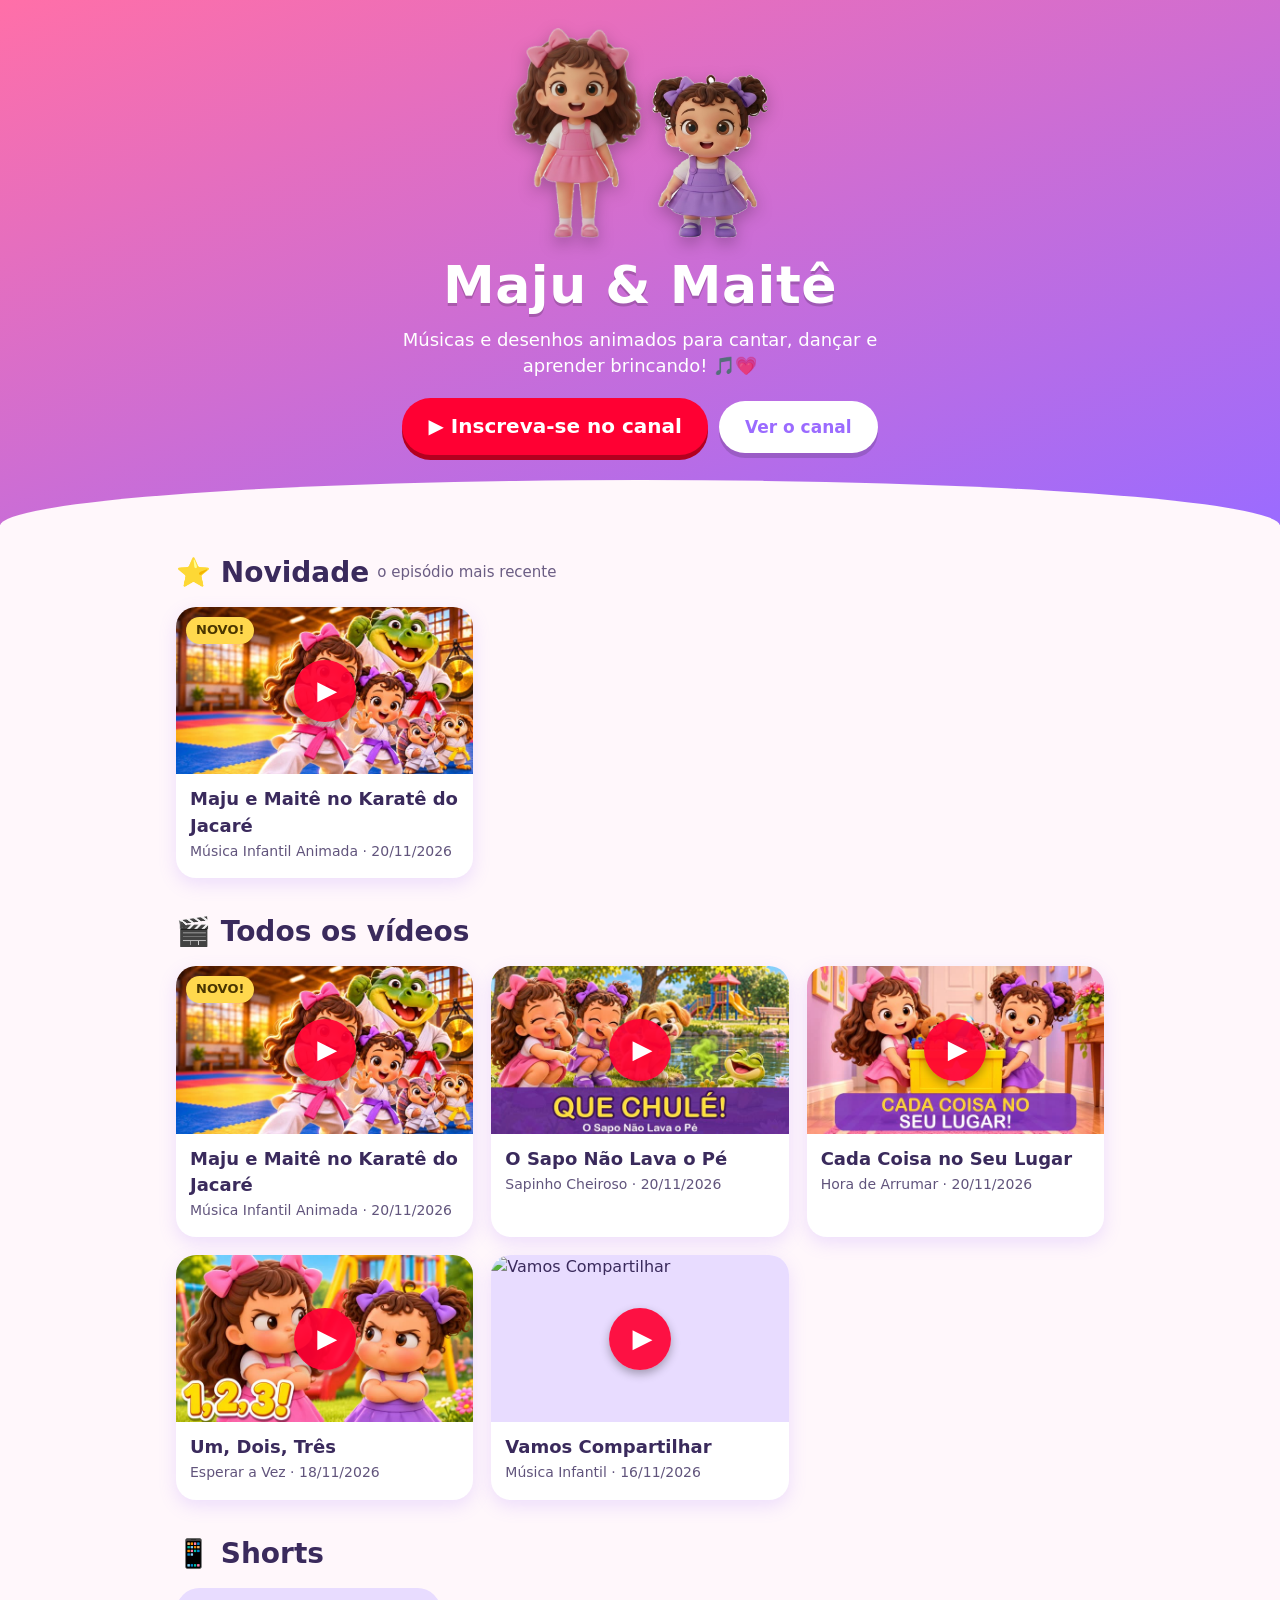
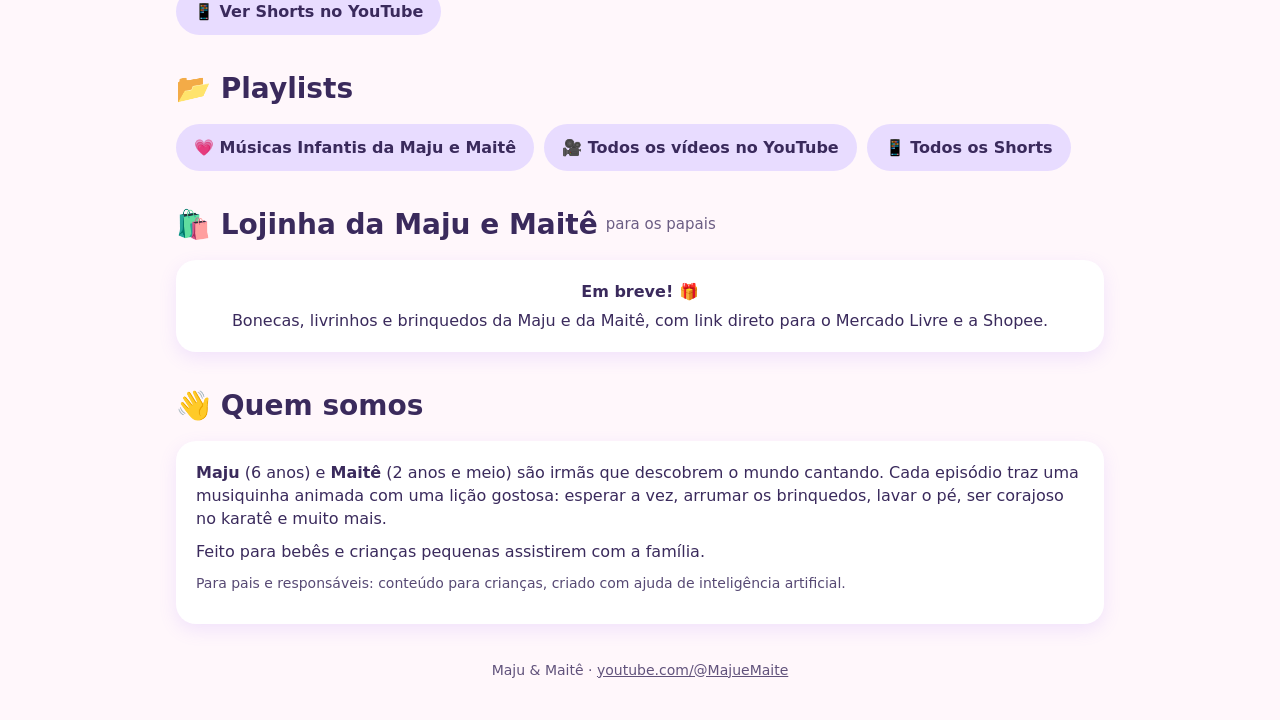
==== index.html @ 7666d524 "Primeira versão do blog da Maju e da Maitê Co-Authored-By: Claude Sonnet 5.5 <noreply@anthropic.com>" ====
<!doctype html>
<html lang="pt-BR">
<head>
<meta charset="utf-8">
<meta name="viewport" content="width=device-width, initial-scale=1">
<title>Maju e Maitê – Músicas Infantis</title>
<meta name="description" content="Músicas infantis animadas da Maju e da Maitê: todos os vídeos, playlists e novidades do canal no YouTube.">
<meta property="og:title" content="Maju e Maitê – Músicas Infantis">
<meta property="og:description" content="Músicas infantis animadas para cantar e brincar junto. Veja todos os vídeos!">
<meta property="og:image" content="img/ep5.jpg">
<style>
:root{--rosa:#ff6fa8;--rosa2:#ffd3e4;--lilas:#9b6bff;--lilas2:#e8dcff;--amarelo:#ffd84d;--azul:#6fd3ff;--tinta:#3a2a5c;--fundo:#fff7fb;--card:#fff}
@media (prefers-color-scheme:dark){:root{--fundo:#251a3d;--card:#33264f;--tinta:#fff2fb;--rosa2:#5b2a49;--lilas2:#3f2f6b}}
*{box-sizing:border-box}
body{margin:0;font-family:"Trebuchet MS","Segoe UI",system-ui,sans-serif;background:var(--fundo);color:var(--tinta);line-height:1.45}
.wrap{max-width:960px;margin:0 auto;padding:0 16px}
header{background:linear-gradient(160deg,var(--rosa) 0%,var(--lilas) 100%);color:#fff;text-align:center;padding:28px 16px 70px;position:relative;overflow:hidden}
header:after{content:"";position:absolute;left:0;right:0;bottom:-1px;height:46px;background:var(--fundo);border-radius:50% 50% 0 0/100% 100% 0 0}
.hero{display:flex;justify-content:center;align-items:flex-end;gap:10px;height:210px}
.hero img{height:100%;width:auto;filter:drop-shadow(0 6px 8px rgba(0,0,0,.25))}
.hero img.m2{height:78%}
h1{margin:10px 0 4px;font-size:clamp(30px,8vw,52px);letter-spacing:.5px;text-shadow:0 3px 0 rgba(0,0,0,.18)}
.sub{margin:0 auto;max-width:520px;font-size:18px}
.btn{display:inline-block;margin-top:18px;background:#ff0033;color:#fff;font-weight:700;font-size:20px;padding:14px 26px;border-radius:999px;text-decoration:none;box-shadow:0 5px 0 #b3001f}
.btn:active{transform:translateY(3px);box-shadow:0 2px 0 #b3001f}
.btn.alt{background:#fff;color:var(--lilas);box-shadow:0 5px 0 rgba(0,0,0,.15);font-size:17px;margin-left:6px}
section{padding:28px 0 6px}
h2{font-size:28px;margin:0 0 14px;display:flex;gap:8px;align-items:center}
h2 small{font-size:15px;font-weight:400;opacity:.75}
.grid{display:grid;grid-template-columns:repeat(auto-fill,minmax(260px,1fr));gap:18px}
.card{background:var(--card);border-radius:20px;overflow:hidden;box-shadow:0 6px 18px rgba(155,107,255,.18);text-decoration:none;color:inherit;display:block;transition:transform .15s}
.card:hover{transform:translateY(-4px) rotate(-.6deg)}
.thumb{position:relative;aspect-ratio:16/9;background:var(--lilas2)}
.thumb img{width:100%;height:100%;object-fit:cover;display:block}
.play{position:absolute;inset:0;display:grid;place-items:center}
.play span{width:62px;height:62px;border-radius:50%;background:rgba(255,0,51,.92);display:grid;place-items:center;color:#fff;font-size:26px;padding-left:5px;box-shadow:0 4px 10px rgba(0,0,0,.3)}
.tag{position:absolute;top:10px;left:10px;background:var(--amarelo);color:#4a3600;font-weight:700;font-size:13px;padding:4px 10px;border-radius:999px}
.info{padding:12px 14px 16px}
.info b{display:block;font-size:18px}
.info span{font-size:14px;opacity:.8}
.pills{display:flex;flex-wrap:wrap;gap:10px}
.pill{background:var(--lilas2);color:var(--tinta);text-decoration:none;padding:12px 18px;border-radius:999px;font-weight:700}
.pill:hover{background:var(--rosa2)}
.sobre{background:var(--card);border-radius:20px;padding:20px;box-shadow:0 6px 18px rgba(155,107,255,.14)}
.sobre p{margin:0 0 10px}
.pais{font-size:14px;opacity:.85}
footer{text-align:center;padding:30px 16px 40px;font-size:14px;opacity:.8}
</style>
</head>
<body>
<header>
  <div class="hero"><img src="img/maju.png" alt="Maju" onerror="this.style.display='none'"><img class="m2" src="img/maite.png" alt="Maitê" onerror="this.style.display='none'"></div>
  <h1>Maju &amp; Maitê</h1>
  <p class="sub">Músicas e desenhos animados para cantar, dançar e aprender brincando! 🎵💗</p>
  <a class="btn" href="https://www.youtube.com/@MajueMaite?sub_confirmation=1" target="_blank" rel="noopener">▶ Inscreva-se no canal</a>
  <a class="btn alt" href="https://www.youtube.com/@MajueMaite" target="_blank" rel="noopener">Ver o canal</a>
</header>

<main class="wrap">
  <section id="novo">
    <h2>⭐ Novidade <small>o episódio mais recente</small></h2>
    <div class="grid" id="novidade"></div>
  </section>

  <section>
    <h2>🎬 Todos os vídeos</h2>
    <div class="grid" id="videos"></div>
  </section>

  <section>
    <h2>📱 Shorts</h2>
    <div class="pills" id="shorts"></div>
  </section>

  <section>
    <h2>📂 Playlists</h2>
    <div class="pills">
      <a class="pill" href="https://www.youtube.com/@MajueMaite/playlists" target="_blank" rel="noopener">💗 Músicas Infantis da Maju e Maitê</a>
      <a class="pill" href="https://www.youtube.com/@MajueMaite/videos" target="_blank" rel="noopener">🎥 Todos os vídeos no YouTube</a>
      <a class="pill" href="https://www.youtube.com/@MajueMaite/shorts" target="_blank" rel="noopener">📱 Todos os Shorts</a>
    </div>
  </section>

  <section>
    <h2>🛍️ Lojinha da Maju e Maitê <small>para os papais</small></h2>
    <div class="grid" id="loja"></div>
  </section>

  <section>
    <h2>👋 Quem somos</h2>
    <div class="sobre">
      <p><b>Maju</b> (6 anos) e <b>Maitê</b> (2 anos e meio) são irmãs que descobrem o mundo cantando. Cada episódio traz uma musiquinha animada com uma lição gostosa: esperar a vez, arrumar os brinquedos, lavar o pé, ser corajoso no karatê e muito mais.</p>
      <p>Feito para bebês e crianças pequenas assistirem com a família.</p>
      <p class="pais">Para pais e responsáveis: conteúdo para crianças, criado com ajuda de inteligência artificial.</p>
    </div>
  </section>
</main>

<footer>
  Maju &amp; Maitê · <a href="https://www.youtube.com/@MajueMaite" style="color:inherit">youtube.com/@MajueMaite</a>
</footer>

<script>
/* PARA ADICIONAR UM VÍDEO NOVO: copie uma linha da lista VIDEOS (o mais novo vai no topo)
   e a imagem da capa em img/. Para um Short novo: adicione na lista SHORTS. */
const VIDEOS = [
  {id:"E0ExFR3doBc", titulo:"Maju e Maitê no Karatê do Jacaré", sub:"Música Infantil Animada", img:"img/ep5.jpg", data:"20/11/2026", novo:true},
  {id:"Q_ljU_lY6dg", titulo:"O Sapo Não Lava o Pé", sub:"Sapinho Cheiroso", img:"img/ep4.jpg", data:"20/11/2026"},
  {id:"n2DOlX83KMU", titulo:"Cada Coisa no Seu Lugar", sub:"Hora de Arrumar", img:"img/ep3.jpg", data:"20/11/2026"},
  {id:"BiVjAUYN82g", titulo:"Um, Dois, Três", sub:"Esperar a Vez", img:"img/ep2.jpg", data:"18/11/2026"},
  {id:"R6IiLxc19DE", titulo:"Vamos Compartilhar", sub:"Música Infantil", img:"https://i.ytimg.com/vi/R6IiLxc19DE/hqdefault.jpg", data:"16/11/2026"}
];
const SHORTS = [
  /* {titulo:"Karatê do Jacaré", url:"https://youtube.com/shorts/XXXX"} */
];
/* LOJINHA: quando houver produtos, adicione aqui. loja = "Mercado Livre" ou "Shopee".
   Ex.: {nome:"Pelúcia da Maju", loja:"Mercado Livre", url:"https://...", img:"img/produto1.jpg", preco:"R$ 49,90"} */
const PRODUTOS = [];
const prod = p => `<a class="card" href="${p.url}" target="_blank" rel="noopener sponsored">
  <div class="thumb"><img loading="lazy" src="${p.img}" alt="${p.nome}"></div>
  <div class="info"><b>${p.nome}</b><span>${p.preco||''} · ${p.loja}</span></div></a>`;
document.getElementById('loja').innerHTML = PRODUTOS.length ? PRODUTOS.map(prod).join('')
  : '<div class="sobre" style="grid-column:1/-1;text-align:center"><b>Em breve! 🎁</b><p style="margin:6px 0 0">Bonecas, livrinhos e brinquedos da Maju e da Maitê, com link direto para o Mercado Livre e a Shopee.</p></div>';
const card = v => `<a class="card" href="https://youtu.be/${v.id}" target="_blank" rel="noopener">
  <div class="thumb"><img loading="lazy" src="${v.img}" alt="${v.titulo}">${v.novo?'<span class="tag">NOVO!</span>':''}<div class="play"><span>▶</span></div></div>
  <div class="info"><b>${v.titulo}</b><span>${v.sub} · ${v.data}</span></div></a>`;
document.getElementById('novidade').innerHTML = card(VIDEOS[0]);
document.getElementById('videos').innerHTML = VIDEOS.map(card).join('');
const sh = document.getElementById('shorts');
sh.innerHTML = SHORTS.length ? SHORTS.map(s=>`<a class="pill" href="${s.url}" target="_blank" rel="noopener">▶ ${s.titulo}</a>`).join('')
  : '<a class="pill" href="https://www.youtube.com/@MajueMaite/shorts" target="_blank" rel="noopener">📱 Ver Shorts no YouTube</a>';
</script>
</body>
</html>
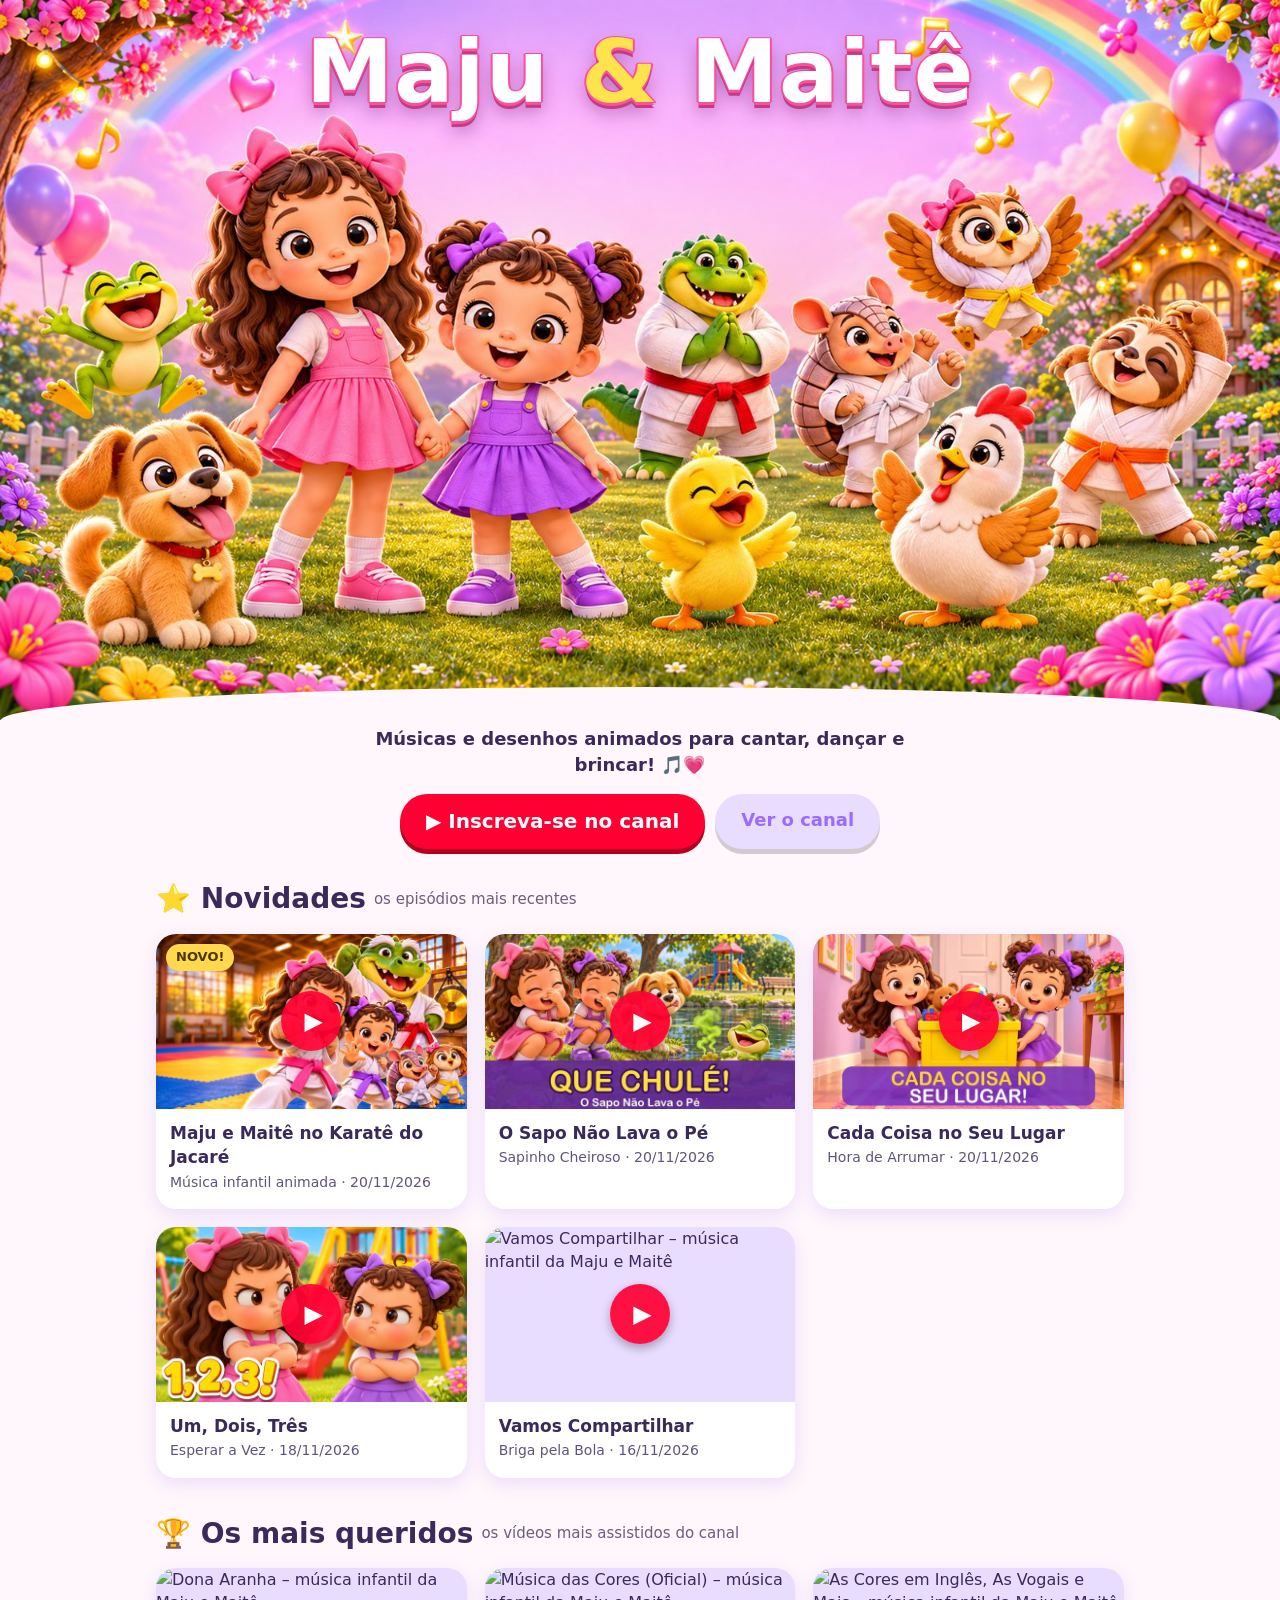
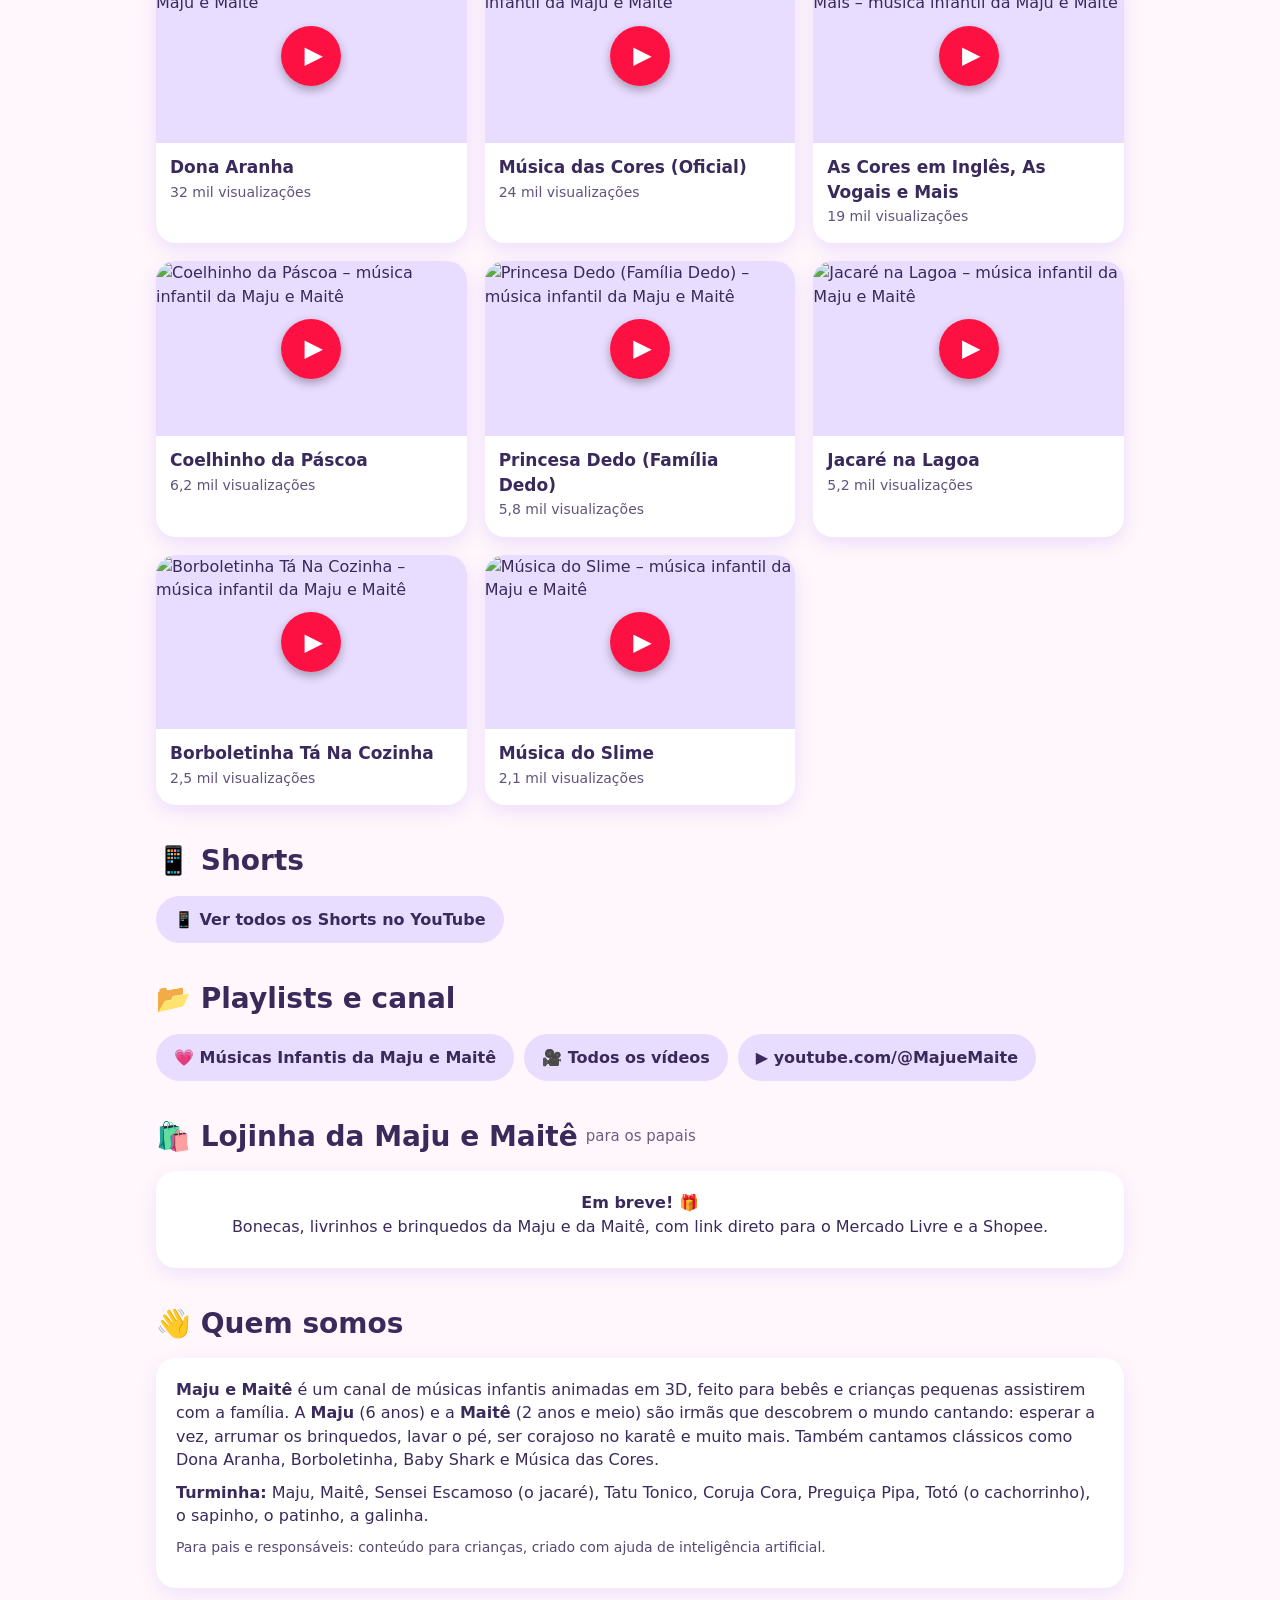
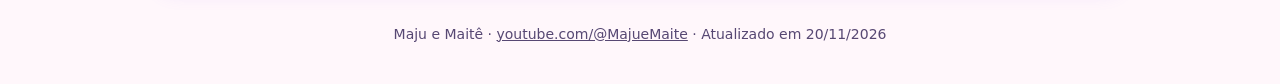
==== commit c78545e1: "Novo topo com todos os personagens, melhores vídeos e SEO (sitemap, robots, dados estruturados) Co-A" ====
--- a/index.html
+++ b/index.html
@@ -3,29 +3,47 @@
 <head>
 <meta charset="utf-8">
 <meta name="viewport" content="width=device-width, initial-scale=1">
-<title>Maju e Maitê – Músicas Infantis</title>
-<meta name="description" content="Músicas infantis animadas da Maju e da Maitê: todos os vídeos, playlists e novidades do canal no YouTube.">
-<meta property="og:title" content="Maju e Maitê – Músicas Infantis">
-<meta property="og:description" content="Músicas infantis animadas para cantar e brincar junto. Veja todos os vídeos!">
-<meta property="og:image" content="img/ep5.jpg">
+<title>Maju e Maitê – Músicas Infantis e Desenhos Animados | Canal oficial</title>
+<meta name="description" content="Maju e Maitê: músicas infantis animadas em 3D para cantar e brincar. Veja Dona Aranha, Música das Cores, Karatê do Jacaré, O Sapo Não Lava o Pé e todos os vídeos do canal.">
+<meta name="keywords" content="Maju e Maitê, Maju e Maite, Maju e Maitê YouTube, música infantil, músicas infantis, desenho animado infantil, Dona Aranha, Karatê do Jacaré, canção infantil, cantigas para crianças">
+<meta name="robots" content="index, follow, max-image-preview:large">
+<meta name="theme-color" content="#9b6bff">
+<link rel="canonical" href="https://ricardodomingues27.github.io/maju-e-maite/">
+<link rel="alternate" hreflang="pt-BR" href="https://ricardodomingues27.github.io/maju-e-maite/">
+<meta property="og:type" content="website">
+<meta property="og:locale" content="pt_BR">
+<meta property="og:site_name" content="Maju e Maitê">
+<meta property="og:title" content="Maju e Maitê – Músicas Infantis e Desenhos Animados">
+<meta property="og:description" content="Maju e Maitê: músicas infantis animadas em 3D para cantar e brincar. Veja Dona Aranha, Música das Cores, Karatê do Jacaré, O Sapo Não Lava o Pé e todos os vídeos do canal.">
+<meta property="og:url" content="https://ricardodomingues27.github.io/maju-e-maite/">
+<meta property="og:image" content="https://ricardodomingues27.github.io/maju-e-maite/img/hero.jpg">
+<meta name="twitter:card" content="summary_large_image">
+<meta name="twitter:title" content="Maju e Maitê – Músicas Infantis">
+<meta name="twitter:description" content="Maju e Maitê: músicas infantis animadas em 3D para cantar e brincar. Veja Dona Aranha, Música das Cores, Karatê do Jacaré, O Sapo Não Lava o Pé e todos os vídeos do canal.">
+<meta name="twitter:image" content="https://ricardodomingues27.github.io/maju-e-maite/img/hero.jpg">
+<link rel="icon" href="img/maju.png" type="image/png">
+<script type="application/ld+json">[{"@context": "https://schema.org", "@type": "WebSite", "name": "Maju e Maitê", "alternateName": ["Maju & Maitê", "Maju e Maite", "Canal Maju e Maitê"], "url": "https://ricardodomingues27.github.io/maju-e-maite/", "inLanguage": "pt-BR"}, {"@context": "https://schema.org", "@type": "Organization", "name": "Maju e Maitê", "url": "https://ricardodomingues27.github.io/maju-e-maite/", "logo": "https://ricardodomingues27.github.io/maju-e-maite/img/ep5.jpg", "sameAs": ["https://www.youtube.com/@MajueMaite", "https://www.youtube.com/channel/UCdfydzM6IOmUcbHZL28LG0A"]}, {"@context": "https://schema.org", "@type": "ItemList", "name": "Vídeos da Maju e Maitê", "itemListElement": [{"@type": "ListItem", "position": 1, "item": {"@type": "VideoObject", "name": "Maju e Maitê no Karatê do Jacaré – Maju e Maitê", "description": "Maju e Maitê aprendem karatê com o Sensei Escamoso, o jacaré, e a turminha de bichinhos.", "thumbnailUrl": "https://ricardodomingues27.github.io/maju-e-maite/img/ep5.jpg", "uploadDate": "2026-11-20", "embedUrl": "https://www.youtube.com/embed/E0ExFR3doBc", "url": "https://youtu.be/E0ExFR3doBc", "isFamilyFriendly": true, "inLanguage": "pt-BR"}}, {"@type": "ListItem", "position": 2, "item": {"@type": "VideoObject", "name": "O Sapo Não Lava o Pé – Maju e Maitê", "description": "Música infantil sobre lavar os pés, com a Maju, a Maitê e um sapinho cheiroso.", "thumbnailUrl": "https://ricardodomingues27.github.io/maju-e-maite/img/ep4.jpg", "uploadDate": "2026-11-20", "embedUrl": "https://www.youtube.com/embed/Q_ljU_lY6dg", "url": "https://youtu.be/Q_ljU_lY6dg", "isFamilyFriendly": true, "inLanguage": "pt-BR"}}, {"@type": "ListItem", "position": 3, "item": {"@type": "VideoObject", "name": "Cada Coisa no Seu Lugar – Maju e Maitê", "description": "Música infantil para arrumar os brinquedos, com a Maju, a Maitê e o cachorrinho Totó.", "thumbnailUrl": "https://ricardodomingues27.github.io/maju-e-maite/img/ep3.jpg", "uploadDate": "2026-11-20", "embedUrl": "https://www.youtube.com/embed/n2DOlX83KMU", "url": "https://youtu.be/n2DOlX83KMU", "isFamilyFriendly": true, "inLanguage": "pt-BR"}}, {"@type": "ListItem", "position": 4, "item": {"@type": "VideoObject", "name": "Um, Dois, Três – Maju e Maitê", "description": "Música infantil sobre esperar a vez no escorregador.", "thumbnailUrl": "https://ricardodomingues27.github.io/maju-e-maite/img/ep2.jpg", "uploadDate": "2026-11-18", "embedUrl": "https://www.youtube.com/embed/BiVjAUYN82g", "url": "https://youtu.be/BiVjAUYN82g", "isFamilyFriendly": true, "inLanguage": "pt-BR"}}, {"@type": "ListItem", "position": 5, "item": {"@type": "VideoObject", "name": "Vamos Compartilhar – Maju e Maitê", "description": "Música infantil sobre compartilhar os brinquedos.", "thumbnailUrl": "https://i.ytimg.com/vi/R6IiLxc19DE/mqdefault.jpg", "uploadDate": "2026-11-16", "embedUrl": "https://www.youtube.com/embed/R6IiLxc19DE", "url": "https://youtu.be/R6IiLxc19DE", "isFamilyFriendly": true, "inLanguage": "pt-BR"}}]}]</script>
 <style>
-:root{--rosa:#ff6fa8;--rosa2:#ffd3e4;--lilas:#9b6bff;--lilas2:#e8dcff;--amarelo:#ffd84d;--azul:#6fd3ff;--tinta:#3a2a5c;--fundo:#fff7fb;--card:#fff}
+:root{--rosa:#ff6fa8;--rosa2:#ffd3e4;--lilas:#9b6bff;--lilas2:#e8dcff;--amarelo:#ffd84d;--tinta:#3a2a5c;--fundo:#fff7fb;--card:#fff}
 @media (prefers-color-scheme:dark){:root{--fundo:#251a3d;--card:#33264f;--tinta:#fff2fb;--rosa2:#5b2a49;--lilas2:#3f2f6b}}
 *{box-sizing:border-box}
 body{margin:0;font-family:"Trebuchet MS","Segoe UI",system-ui,sans-serif;background:var(--fundo);color:var(--tinta);line-height:1.45}
-.wrap{max-width:960px;margin:0 auto;padding:0 16px}
-header{background:linear-gradient(160deg,var(--rosa) 0%,var(--lilas) 100%);color:#fff;text-align:center;padding:28px 16px 70px;position:relative;overflow:hidden}
-header:after{content:"";position:absolute;left:0;right:0;bottom:-1px;height:46px;background:var(--fundo);border-radius:50% 50% 0 0/100% 100% 0 0}
-.hero{display:flex;justify-content:center;align-items:flex-end;gap:10px;height:210px}
-.hero img{height:100%;width:auto;filter:drop-shadow(0 6px 8px rgba(0,0,0,.25))}
-.hero img.m2{height:78%}
-h1{margin:10px 0 4px;font-size:clamp(30px,8vw,52px);letter-spacing:.5px;text-shadow:0 3px 0 rgba(0,0,0,.18)}
-.sub{margin:0 auto;max-width:520px;font-size:18px}
-.btn{display:inline-block;margin-top:18px;background:#ff0033;color:#fff;font-weight:700;font-size:20px;padding:14px 26px;border-radius:999px;text-decoration:none;box-shadow:0 5px 0 #b3001f}
+.wrap{max-width:1000px;margin:0 auto;padding:0 16px}
+.hero{position:relative;background:#f7a8d4 url(img/hero.jpg) center bottom/cover no-repeat;aspect-ratio:16/9;display:flex;flex-direction:column;align-items:center;padding:28px 16px 0;text-align:center}
+.hero:after{content:"";position:absolute;left:0;right:0;bottom:-1px;height:34px;background:var(--fundo);border-radius:50% 50% 0 0/100% 100% 0 0}
+.hero h1{margin:0;font-size:clamp(40px,9vw,88px);line-height:1;color:#fff;letter-spacing:1px;font-weight:900;
+ text-shadow:0 3px 0 #ff4f98,0 6px 0 #c13b86,2px 0 0 #ff4f98,-2px 0 0 #ff4f98,0 10px 18px rgba(120,30,110,.45);-webkit-text-stroke:2px #ff4f98;paint-order:stroke fill}
+.hero h1 span{color:#ffe34d;-webkit-text-stroke-color:#ff4f98}
+.hero p{margin:10px 0 0;font-size:clamp(16px,2.4vw,24px);color:#fff;font-weight:700;text-shadow:0 2px 6px rgba(120,30,110,.6);max-width:640px}
+.btns{margin-top:16px;display:flex;gap:10px;flex-wrap:wrap;justify-content:center}
+.btn{display:inline-block;background:#ff0033;color:#fff;font-weight:700;font-size:20px;padding:13px 26px;border-radius:999px;text-decoration:none;box-shadow:0 5px 0 #b3001f}
 .btn:active{transform:translateY(3px);box-shadow:0 2px 0 #b3001f}
-.btn.alt{background:#fff;color:var(--lilas);box-shadow:0 5px 0 rgba(0,0,0,.15);font-size:17px;margin-left:6px}
-section{padding:28px 0 6px}
-h2{font-size:28px;margin:0 0 14px;display:flex;gap:8px;align-items:center}
+.btn.alt{background:#fff;color:var(--lilas);box-shadow:0 5px 0 rgba(0,0,0,.18);font-size:18px}
+@media (max-width:700px){.hero{aspect-ratio:1/1;background-position:24% bottom}}
+.cta{text-align:center;padding:6px 16px 0}
+.cta p{margin:0 auto 12px;max-width:560px;font-size:18px;font-weight:700}
+section{padding:30px 0 6px}
+h2{font-size:28px;margin:0 0 14px;display:flex;gap:8px;align-items:center;flex-wrap:wrap}
 h2 small{font-size:15px;font-weight:400;opacity:.75}
 .grid{display:grid;grid-template-columns:repeat(auto-fill,minmax(260px,1fr));gap:18px}
 .card{background:var(--card);border-radius:20px;overflow:hidden;box-shadow:0 6px 18px rgba(155,107,255,.18);text-decoration:none;color:inherit;display:block;transition:transform .15s}
@@ -33,102 +51,75 @@
 .thumb{position:relative;aspect-ratio:16/9;background:var(--lilas2)}
 .thumb img{width:100%;height:100%;object-fit:cover;display:block}
 .play{position:absolute;inset:0;display:grid;place-items:center}
-.play span{width:62px;height:62px;border-radius:50%;background:rgba(255,0,51,.92);display:grid;place-items:center;color:#fff;font-size:26px;padding-left:5px;box-shadow:0 4px 10px rgba(0,0,0,.3)}
-.tag{position:absolute;top:10px;left:10px;background:var(--amarelo);color:#4a3600;font-weight:700;font-size:13px;padding:4px 10px;border-radius:999px}
+.play span{width:60px;height:60px;border-radius:50%;background:rgba(255,0,51,.92);display:grid;place-items:center;color:#fff;font-size:24px;padding-left:5px;box-shadow:0 4px 10px rgba(0,0,0,.3)}
+.tag{position:absolute;top:10px;left:10px;background:var(--amarelo);color:#4a3600;font-weight:700;font-size:13px;padding:4px 10px;border-radius:999px;z-index:1}
 .info{padding:12px 14px 16px}
-.info b{display:block;font-size:18px}
+.info b{display:block;font-size:17px}
 .info span{font-size:14px;opacity:.8}
 .pills{display:flex;flex-wrap:wrap;gap:10px}
 .pill{background:var(--lilas2);color:var(--tinta);text-decoration:none;padding:12px 18px;border-radius:999px;font-weight:700}
 .pill:hover{background:var(--rosa2)}
 .sobre{background:var(--card);border-radius:20px;padding:20px;box-shadow:0 6px 18px rgba(155,107,255,.14)}
 .sobre p{margin:0 0 10px}
+.soon{grid-column:1/-1;text-align:center}
 .pais{font-size:14px;opacity:.85}
-footer{text-align:center;padding:30px 16px 40px;font-size:14px;opacity:.8}
+footer{text-align:center;padding:30px 16px 40px;font-size:14px;opacity:.85}
 </style>
 </head>
 <body>
-<header>
-  <div class="hero"><img src="img/maju.png" alt="Maju" onerror="this.style.display='none'"><img class="m2" src="img/maite.png" alt="Maitê" onerror="this.style.display='none'"></div>
-  <h1>Maju &amp; Maitê</h1>
-  <p class="sub">Músicas e desenhos animados para cantar, dançar e aprender brincando! 🎵💗</p>
-  <a class="btn" href="https://www.youtube.com/@MajueMaite?sub_confirmation=1" target="_blank" rel="noopener">▶ Inscreva-se no canal</a>
-  <a class="btn alt" href="https://www.youtube.com/@MajueMaite" target="_blank" rel="noopener">Ver o canal</a>
+<header class="hero" role="banner">
+  <h1>Maju <span>&amp;</span> Maitê</h1>
 </header>
+<div class="cta">
+  <p>Músicas e desenhos animados para cantar, dançar e brincar! 🎵💗</p>
+  <div class="btns">
+    <a class="btn" href="https://www.youtube.com/@MajueMaite?sub_confirmation=1" target="_blank" rel="noopener">▶ Inscreva-se no canal</a>
+    <a class="btn alt" href="https://www.youtube.com/@MajueMaite" target="_blank" rel="noopener" style="background:var(--lilas2)">Ver o canal</a>
+  </div>
+</div>
 
 <main class="wrap">
-  <section id="novo">
-    <h2>⭐ Novidade <small>o episódio mais recente</small></h2>
-    <div class="grid" id="novidade"></div>
+  <section id="novidades">
+    <h2>⭐ Novidades <small>os episódios mais recentes</small></h2>
+    <div class="grid"><a class="card" href="https://youtu.be/E0ExFR3doBc" target="_blank" rel="noopener" title="Maju e Maitê no Karatê do Jacaré – Maju e Maitê"><div class="thumb"><img loading="lazy" src="img/ep5.jpg" alt="Maju e Maitê no Karatê do Jacaré – música infantil da Maju e Maitê" width="640" height="360"><span class="tag">NOVO!</span><div class="play"><span>▶</span></div></div><div class="info"><b>Maju e Maitê no Karatê do Jacaré</b><span>Música infantil animada · 20/11/2026</span></div></a><a class="card" href="https://youtu.be/Q_ljU_lY6dg" target="_blank" rel="noopener" title="O Sapo Não Lava o Pé – Maju e Maitê"><div class="thumb"><img loading="lazy" src="img/ep4.jpg" alt="O Sapo Não Lava o Pé – música infantil da Maju e Maitê" width="640" height="360"><div class="play"><span>▶</span></div></div><div class="info"><b>O Sapo Não Lava o Pé</b><span>Sapinho Cheiroso · 20/11/2026</span></div></a><a class="card" href="https://youtu.be/n2DOlX83KMU" target="_blank" rel="noopener" title="Cada Coisa no Seu Lugar – Maju e Maitê"><div class="thumb"><img loading="lazy" src="img/ep3.jpg" alt="Cada Coisa no Seu Lugar – música infantil da Maju e Maitê" width="640" height="360"><div class="play"><span>▶</span></div></div><div class="info"><b>Cada Coisa no Seu Lugar</b><span>Hora de Arrumar · 20/11/2026</span></div></a><a class="card" href="https://youtu.be/BiVjAUYN82g" target="_blank" rel="noopener" title="Um, Dois, Três – Maju e Maitê"><div class="thumb"><img loading="lazy" src="img/ep2.jpg" alt="Um, Dois, Três – música infantil da Maju e Maitê" width="640" height="360"><div class="play"><span>▶</span></div></div><div class="info"><b>Um, Dois, Três</b><span>Esperar a Vez · 18/11/2026</span></div></a><a class="card" href="https://youtu.be/R6IiLxc19DE" target="_blank" rel="noopener" title="Vamos Compartilhar – Maju e Maitê"><div class="thumb"><img loading="lazy" src="https://i.ytimg.com/vi/R6IiLxc19DE/mqdefault.jpg" alt="Vamos Compartilhar – música infantil da Maju e Maitê" width="640" height="360"><div class="play"><span>▶</span></div></div><div class="info"><b>Vamos Compartilhar</b><span>Briga pela Bola · 16/11/2026</span></div></a></div>
   </section>
 
-  <section>
-    <h2>🎬 Todos os vídeos</h2>
-    <div class="grid" id="videos"></div>
+  <section id="melhores">
+    <h2>🏆 Os mais queridos <small>os vídeos mais assistidos do canal</small></h2>
+    <div class="grid"><a class="card" href="https://youtu.be/l7Wnir4a4QE" target="_blank" rel="noopener" title="Dona Aranha – Maju e Maitê"><div class="thumb"><img loading="lazy" src="https://i.ytimg.com/vi/l7Wnir4a4QE/mqdefault.jpg" alt="Dona Aranha – música infantil da Maju e Maitê" width="640" height="360"><div class="play"><span>▶</span></div></div><div class="info"><b>Dona Aranha</b><span>32 mil visualizações</span></div></a><a class="card" href="https://youtu.be/YQbUZRmQV6w" target="_blank" rel="noopener" title="Música das Cores (Oficial) – Maju e Maitê"><div class="thumb"><img loading="lazy" src="https://i.ytimg.com/vi/YQbUZRmQV6w/mqdefault.jpg" alt="Música das Cores (Oficial) – música infantil da Maju e Maitê" width="640" height="360"><div class="play"><span>▶</span></div></div><div class="info"><b>Música das Cores (Oficial)</b><span>24 mil visualizações</span></div></a><a class="card" href="https://youtu.be/l23FvEnGv3k" target="_blank" rel="noopener" title="As Cores em Inglês, As Vogais e Mais – Maju e Maitê"><div class="thumb"><img loading="lazy" src="https://i.ytimg.com/vi/l23FvEnGv3k/mqdefault.jpg" alt="As Cores em Inglês, As Vogais e Mais – música infantil da Maju e Maitê" width="640" height="360"><div class="play"><span>▶</span></div></div><div class="info"><b>As Cores em Inglês, As Vogais e Mais</b><span>19 mil visualizações</span></div></a><a class="card" href="https://youtu.be/rYXIlO0fcQ0" target="_blank" rel="noopener" title="Coelhinho da Páscoa – Maju e Maitê"><div class="thumb"><img loading="lazy" src="https://i.ytimg.com/vi/rYXIlO0fcQ0/mqdefault.jpg" alt="Coelhinho da Páscoa – música infantil da Maju e Maitê" width="640" height="360"><div class="play"><span>▶</span></div></div><div class="info"><b>Coelhinho da Páscoa</b><span>6,2 mil visualizações</span></div></a><a class="card" href="https://youtu.be/JBLjN-yxdGs" target="_blank" rel="noopener" title="Princesa Dedo (Família Dedo) – Maju e Maitê"><div class="thumb"><img loading="lazy" src="https://i.ytimg.com/vi/JBLjN-yxdGs/mqdefault.jpg" alt="Princesa Dedo (Família Dedo) – música infantil da Maju e Maitê" width="640" height="360"><div class="play"><span>▶</span></div></div><div class="info"><b>Princesa Dedo (Família Dedo)</b><span>5,8 mil visualizações</span></div></a><a class="card" href="https://youtu.be/4Gl6Xv2FIEA" target="_blank" rel="noopener" title="Jacaré na Lagoa – Maju e Maitê"><div class="thumb"><img loading="lazy" src="https://i.ytimg.com/vi/4Gl6Xv2FIEA/mqdefault.jpg" alt="Jacaré na Lagoa – música infantil da Maju e Maitê" width="640" height="360"><div class="play"><span>▶</span></div></div><div class="info"><b>Jacaré na Lagoa</b><span>5,2 mil visualizações</span></div></a><a class="card" href="https://youtu.be/3yRYB3WDagE" target="_blank" rel="noopener" title="Borboletinha Tá Na Cozinha – Maju e Maitê"><div class="thumb"><img loading="lazy" src="https://i.ytimg.com/vi/3yRYB3WDagE/mqdefault.jpg" alt="Borboletinha Tá Na Cozinha – música infantil da Maju e Maitê" width="640" height="360"><div class="play"><span>▶</span></div></div><div class="info"><b>Borboletinha Tá Na Cozinha</b><span>2,5 mil visualizações</span></div></a><a class="card" href="https://youtu.be/-OYoyqmoATw" target="_blank" rel="noopener" title="Música do Slime – Maju e Maitê"><div class="thumb"><img loading="lazy" src="https://i.ytimg.com/vi/-OYoyqmoATw/mqdefault.jpg" alt="Música do Slime – música infantil da Maju e Maitê" width="640" height="360"><div class="play"><span>▶</span></div></div><div class="info"><b>Música do Slime</b><span>2,1 mil visualizações</span></div></a></div>
   </section>
 
-  <section>
+  <section id="shorts">
     <h2>📱 Shorts</h2>
-    <div class="pills" id="shorts"></div>
+    <div class="pills"><a class="pill" href="https://www.youtube.com/@MajueMaite/shorts" target="_blank" rel="noopener">📱 Ver todos os Shorts no YouTube</a></div>
   </section>
 
-  <section>
-    <h2>📂 Playlists</h2>
+  <section id="playlists">
+    <h2>📂 Playlists e canal</h2>
     <div class="pills">
       <a class="pill" href="https://www.youtube.com/@MajueMaite/playlists" target="_blank" rel="noopener">💗 Músicas Infantis da Maju e Maitê</a>
-      <a class="pill" href="https://www.youtube.com/@MajueMaite/videos" target="_blank" rel="noopener">🎥 Todos os vídeos no YouTube</a>
-      <a class="pill" href="https://www.youtube.com/@MajueMaite/shorts" target="_blank" rel="noopener">📱 Todos os Shorts</a>
+      <a class="pill" href="https://www.youtube.com/@MajueMaite/videos" target="_blank" rel="noopener">🎥 Todos os vídeos</a>
+      <a class="pill" href="https://www.youtube.com/@MajueMaite" target="_blank" rel="noopener">▶ youtube.com/@MajueMaite</a>
     </div>
   </section>
 
-  <section>
+  <section id="loja">
     <h2>🛍️ Lojinha da Maju e Maitê <small>para os papais</small></h2>
-    <div class="grid" id="loja"></div>
+    <div class="grid"><div class="sobre soon"><b>Em breve! 🎁</b><p>Bonecas, livrinhos e brinquedos da Maju e da Maitê, com link direto para o Mercado Livre e a Shopee.</p></div></div>
   </section>
 
-  <section>
+  <section id="sobre">
     <h2>👋 Quem somos</h2>
     <div class="sobre">
-      <p><b>Maju</b> (6 anos) e <b>Maitê</b> (2 anos e meio) são irmãs que descobrem o mundo cantando. Cada episódio traz uma musiquinha animada com uma lição gostosa: esperar a vez, arrumar os brinquedos, lavar o pé, ser corajoso no karatê e muito mais.</p>
-      <p>Feito para bebês e crianças pequenas assistirem com a família.</p>
+      <p><b>Maju e Maitê</b> é um canal de músicas infantis animadas em 3D, feito para bebês e crianças pequenas assistirem com a família. A <b>Maju</b> (6 anos) e a <b>Maitê</b> (2 anos e meio) são irmãs que descobrem o mundo cantando: esperar a vez, arrumar os brinquedos, lavar o pé, ser corajoso no karatê e muito mais. Também cantamos clássicos como Dona Aranha, Borboletinha, Baby Shark e Música das Cores.</p>
+      <p><b>Turminha:</b> Maju, Maitê, Sensei Escamoso (o jacaré), Tatu Tonico, Coruja Cora, Preguiça Pipa, Totó (o cachorrinho), o sapinho, o patinho, a galinha.</p>
       <p class="pais">Para pais e responsáveis: conteúdo para crianças, criado com ajuda de inteligência artificial.</p>
     </div>
   </section>
 </main>
 
 <footer>
-  Maju &amp; Maitê · <a href="https://www.youtube.com/@MajueMaite" style="color:inherit">youtube.com/@MajueMaite</a>
+  Maju e Maitê · <a href="https://www.youtube.com/@MajueMaite" style="color:inherit">youtube.com/@MajueMaite</a> · Atualizado em 20/11/2026
 </footer>
-
-<script>
-/* PARA ADICIONAR UM VÍDEO NOVO: copie uma linha da lista VIDEOS (o mais novo vai no topo)
-   e a imagem da capa em img/. Para um Short novo: adicione na lista SHORTS. */
-const VIDEOS = [
-  {id:"E0ExFR3doBc", titulo:"Maju e Maitê no Karatê do Jacaré", sub:"Música Infantil Animada", img:"img/ep5.jpg", data:"20/11/2026", novo:true},
-  {id:"Q_ljU_lY6dg", titulo:"O Sapo Não Lava o Pé", sub:"Sapinho Cheiroso", img:"img/ep4.jpg", data:"20/11/2026"},
-  {id:"n2DOlX83KMU", titulo:"Cada Coisa no Seu Lugar", sub:"Hora de Arrumar", img:"img/ep3.jpg", data:"20/11/2026"},
-  {id:"BiVjAUYN82g", titulo:"Um, Dois, Três", sub:"Esperar a Vez", img:"img/ep2.jpg", data:"18/11/2026"},
-  {id:"R6IiLxc19DE", titulo:"Vamos Compartilhar", sub:"Música Infantil", img:"https://i.ytimg.com/vi/R6IiLxc19DE/hqdefault.jpg", data:"16/11/2026"}
-];
-const SHORTS = [
-  /* {titulo:"Karatê do Jacaré", url:"https://youtube.com/shorts/XXXX"} */
-];
-/* LOJINHA: quando houver produtos, adicione aqui. loja = "Mercado Livre" ou "Shopee".
-   Ex.: {nome:"Pelúcia da Maju", loja:"Mercado Livre", url:"https://...", img:"img/produto1.jpg", preco:"R$ 49,90"} */
-const PRODUTOS = [];
-const prod = p => `<a class="card" href="${p.url}" target="_blank" rel="noopener sponsored">
-  <div class="thumb"><img loading="lazy" src="${p.img}" alt="${p.nome}"></div>
-  <div class="info"><b>${p.nome}</b><span>${p.preco||''} · ${p.loja}</span></div></a>`;
-document.getElementById('loja').innerHTML = PRODUTOS.length ? PRODUTOS.map(prod).join('')
-  : '<div class="sobre" style="grid-column:1/-1;text-align:center"><b>Em breve! 🎁</b><p style="margin:6px 0 0">Bonecas, livrinhos e brinquedos da Maju e da Maitê, com link direto para o Mercado Livre e a Shopee.</p></div>';
-const card = v => `<a class="card" href="https://youtu.be/${v.id}" target="_blank" rel="noopener">
-  <div class="thumb"><img loading="lazy" src="${v.img}" alt="${v.titulo}">${v.novo?'<span class="tag">NOVO!</span>':''}<div class="play"><span>▶</span></div></div>
-  <div class="info"><b>${v.titulo}</b><span>${v.sub} · ${v.data}</span></div></a>`;
-document.getElementById('novidade').innerHTML = card(VIDEOS[0]);
-document.getElementById('videos').innerHTML = VIDEOS.map(card).join('');
-const sh = document.getElementById('shorts');
-sh.innerHTML = SHORTS.length ? SHORTS.map(s=>`<a class="pill" href="${s.url}" target="_blank" rel="noopener">▶ ${s.titulo}</a>`).join('')
-  : '<a class="pill" href="https://www.youtube.com/@MajueMaite/shorts" target="_blank" rel="noopener">📱 Ver Shorts no YouTube</a>';
-</script>
 </body>
 </html>
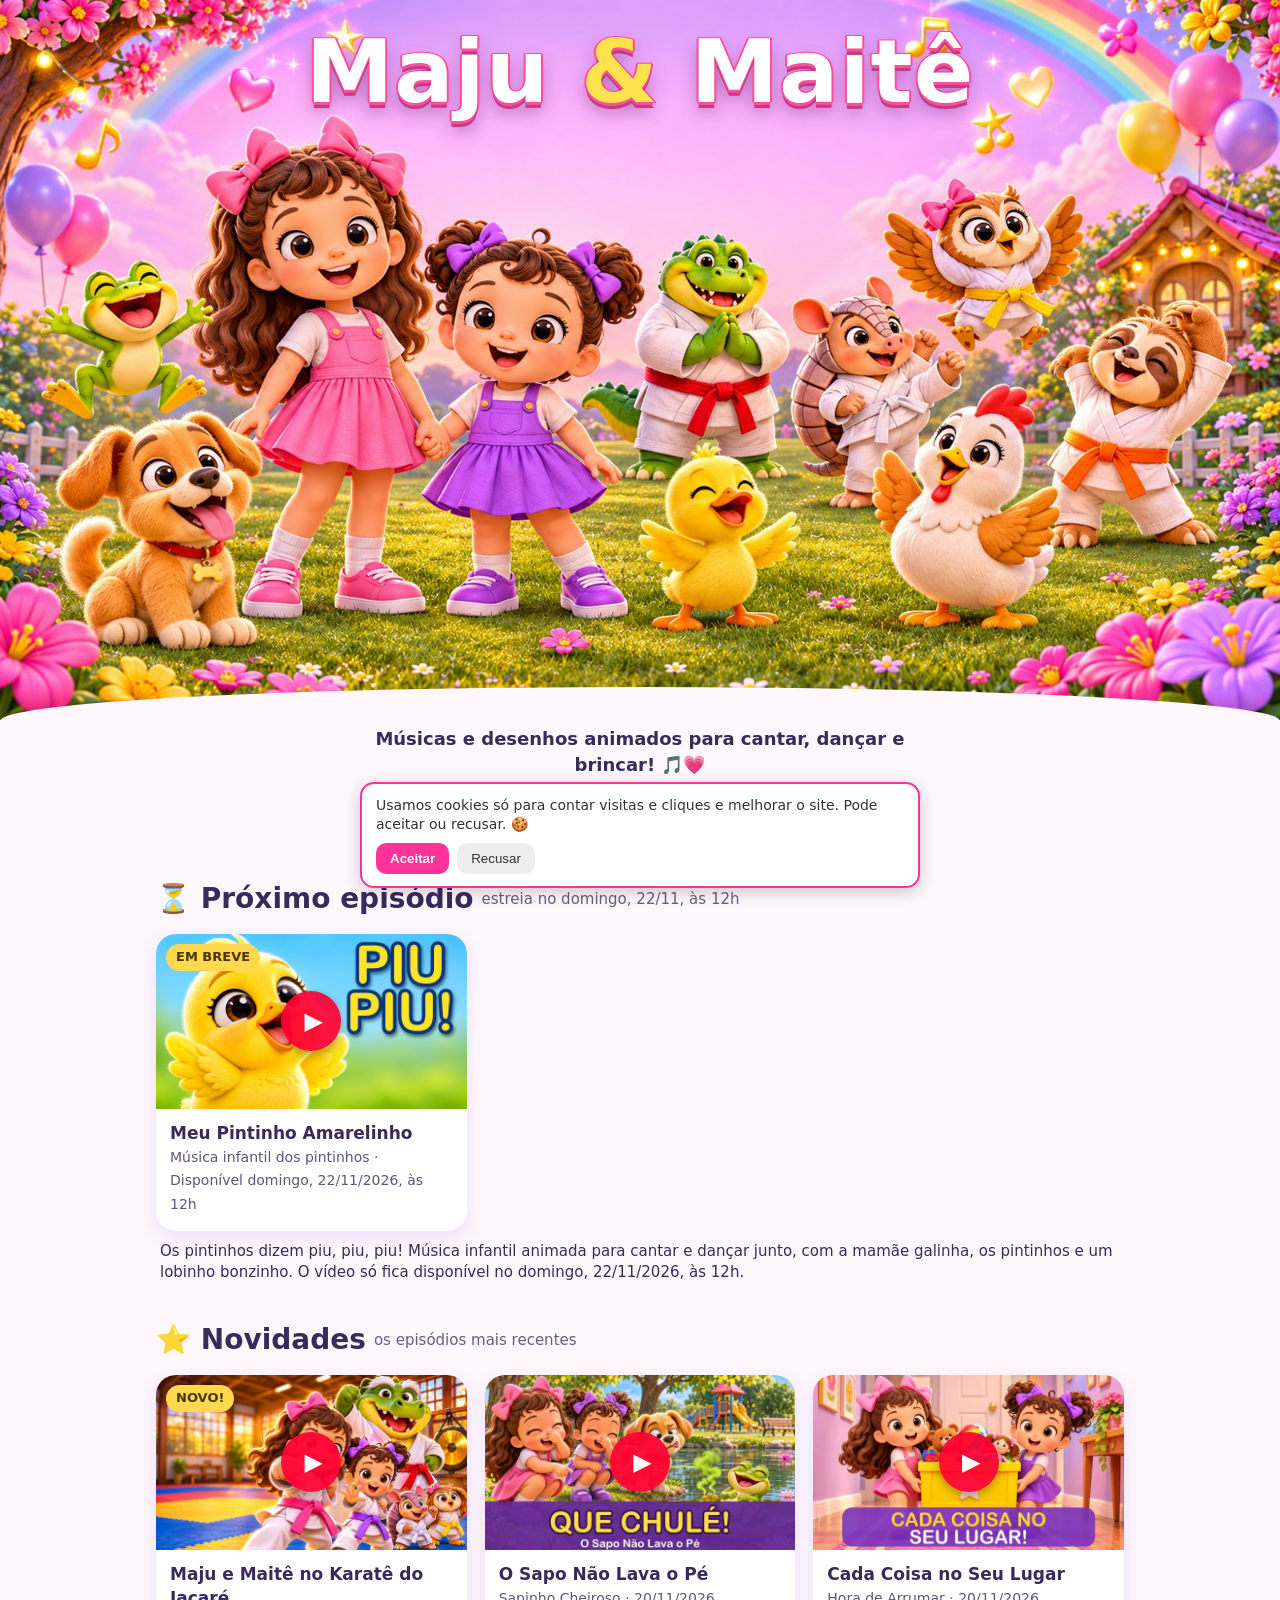
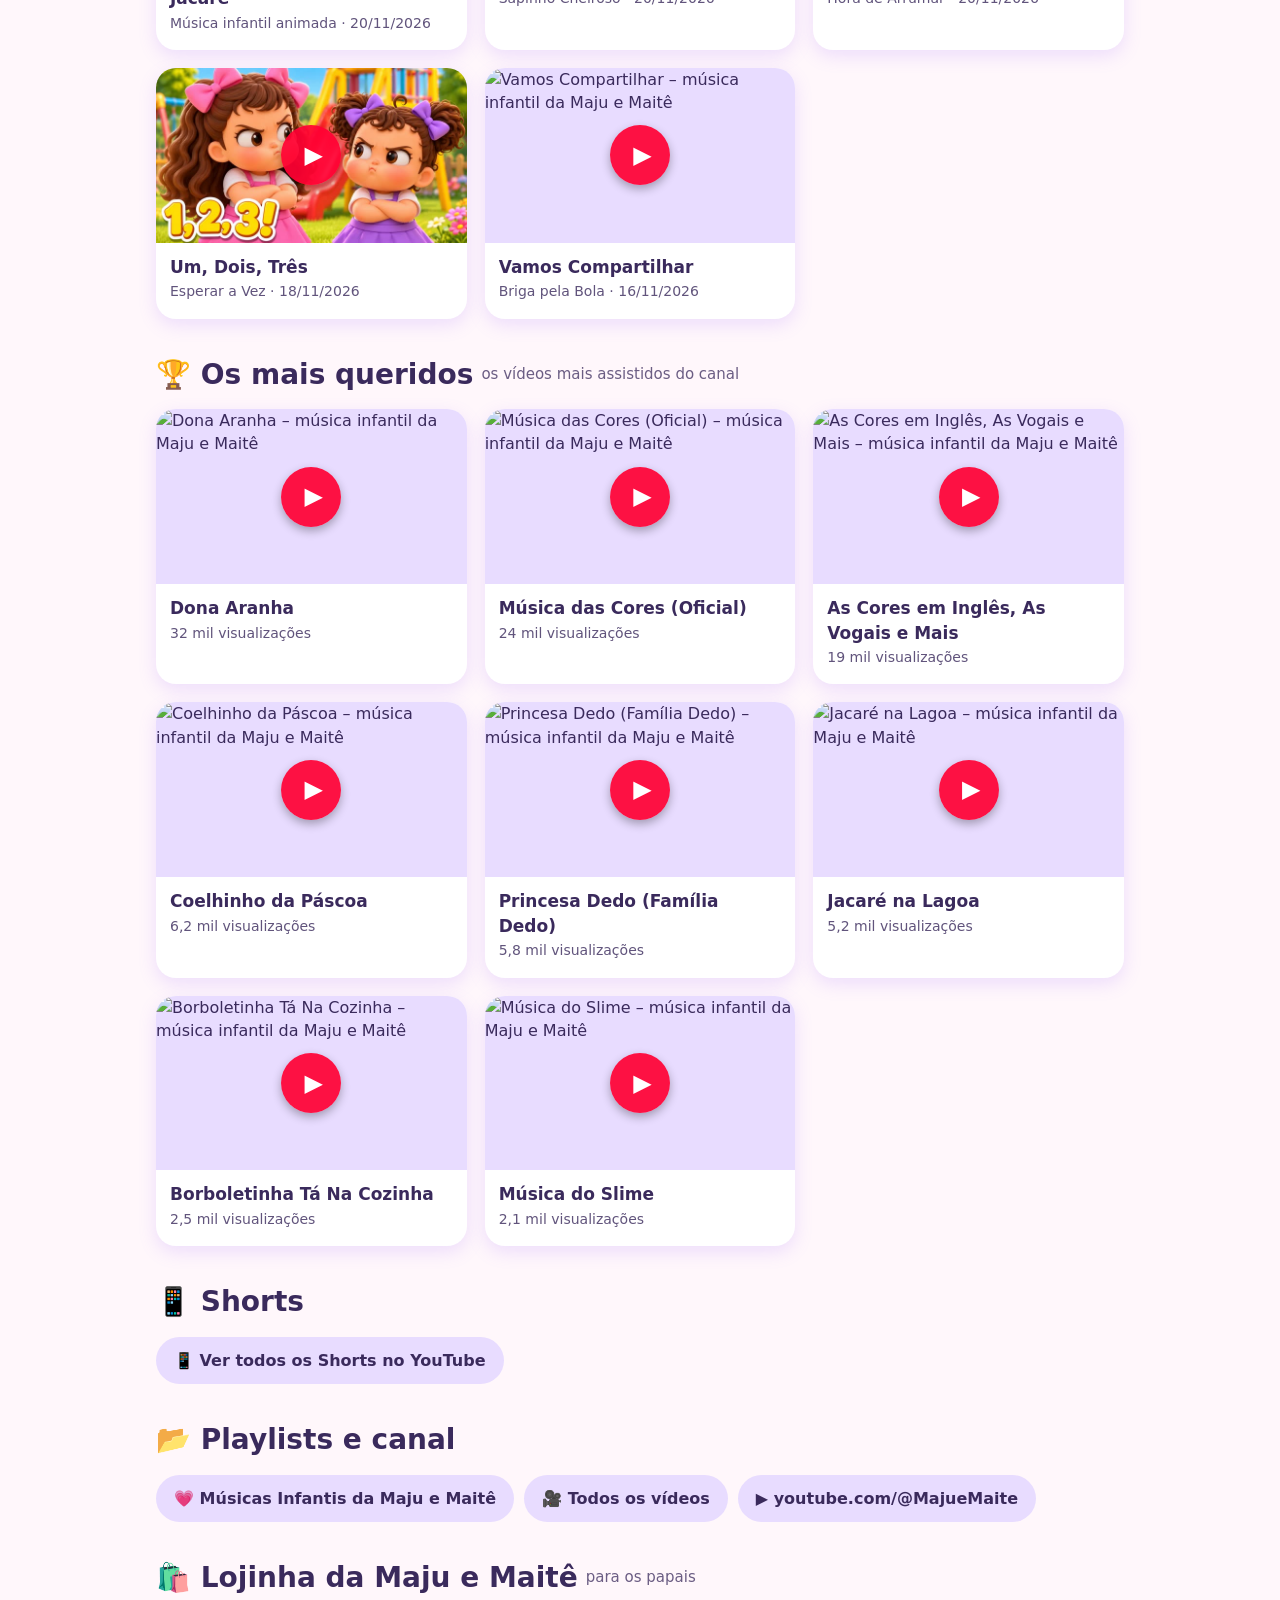
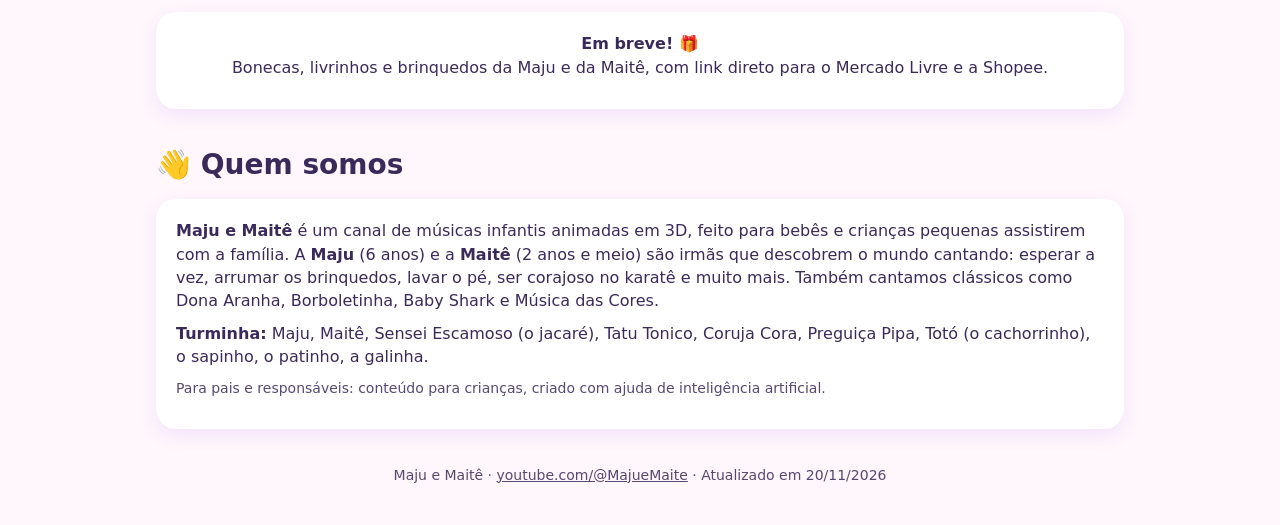
==== commit aba69576: "Site: próximo episódio (Ep.6), SEO de cantigas e tagueamento GA4 com aviso de cookies Co-Authored-By" ====
--- a/index.html
+++ b/index.html
@@ -5,7 +5,7 @@
 <meta name="viewport" content="width=device-width, initial-scale=1">
 <title>Maju e Maitê – Músicas Infantis e Desenhos Animados | Canal oficial</title>
 <meta name="description" content="Maju e Maitê: músicas infantis animadas em 3D para cantar e brincar. Veja Dona Aranha, Música das Cores, Karatê do Jacaré, O Sapo Não Lava o Pé e todos os vídeos do canal.">
-<meta name="keywords" content="Maju e Maitê, Maju e Maite, Maju e Maitê YouTube, música infantil, músicas infantis, desenho animado infantil, Dona Aranha, Karatê do Jacaré, canção infantil, cantigas para crianças">
+<meta name="keywords" content="Maju e Maitê, Maju e Maite, Maju e Maitê YouTube, música infantil, músicas infantis, desenho animado infantil, Dona Aranha, Karatê do Jacaré, canção infantil, cantigas para crianças, o sapo não lava o pé, música do sapo, música de lavar os pés, música de karatê infantil, música de karatê para criança, jacaré música infantil, música para arrumar os brinquedos, música infantil de arrumar a casa, cada coisa em seu lugar, música infantil um dois três, música infantil sobre compartilhar, meu pintinho amarelinho, os pintinhos dizem piu piu piu, música infantil pintinho, música da galinha">
 <meta name="robots" content="index, follow, max-image-preview:large">
 <meta name="theme-color" content="#9b6bff">
 <link rel="canonical" href="https://ricardodomingues27.github.io/maju-e-maite/">
@@ -79,6 +79,12 @@
 </div>
 
 <main class="wrap">
+  <section id="proximo">
+    <h2>⏳ Próximo episódio <small>estreia no domingo, 22/11, às 12h</small></h2>
+    <div class="grid"><a class="card" href="https://youtu.be/uBU4toh0b_M" target="_blank" rel="noopener" title="Meu Pintinho Amarelinho – Maju e Maitê"><div class="thumb"><img loading="lazy" src="img/ep6.jpg" alt="Meu Pintinho Amarelinho – música infantil da Maju e Maitê" width="640" height="360"><span class="tag">EM BREVE</span><div class="play"><span>▶</span></div></div><div class="info"><b>Meu Pintinho Amarelinho</b><span>Música infantil dos pintinhos · Disponível domingo, 22/11/2026, às 12h</span></div></a></div>
+    <p style="margin:10px 4px 0;font-size:15px">Os pintinhos dizem piu, piu, piu! Música infantil animada para cantar e dançar junto, com a mamãe galinha, os pintinhos e um lobinho bonzinho. O vídeo só fica disponível no domingo, 22/11/2026, às 12h.</p>
+  </section>
+
   <section id="novidades">
     <h2>⭐ Novidades <small>os episódios mais recentes</small></h2>
     <div class="grid"><a class="card" href="https://youtu.be/E0ExFR3doBc" target="_blank" rel="noopener" title="Maju e Maitê no Karatê do Jacaré – Maju e Maitê"><div class="thumb"><img loading="lazy" src="img/ep5.jpg" alt="Maju e Maitê no Karatê do Jacaré – música infantil da Maju e Maitê" width="640" height="360"><span class="tag">NOVO!</span><div class="play"><span>▶</span></div></div><div class="info"><b>Maju e Maitê no Karatê do Jacaré</b><span>Música infantil animada · 20/11/2026</span></div></a><a class="card" href="https://youtu.be/Q_ljU_lY6dg" target="_blank" rel="noopener" title="O Sapo Não Lava o Pé – Maju e Maitê"><div class="thumb"><img loading="lazy" src="img/ep4.jpg" alt="O Sapo Não Lava o Pé – música infantil da Maju e Maitê" width="640" height="360"><div class="play"><span>▶</span></div></div><div class="info"><b>O Sapo Não Lava o Pé</b><span>Sapinho Cheiroso · 20/11/2026</span></div></a><a class="card" href="https://youtu.be/n2DOlX83KMU" target="_blank" rel="noopener" title="Cada Coisa no Seu Lugar – Maju e Maitê"><div class="thumb"><img loading="lazy" src="img/ep3.jpg" alt="Cada Coisa no Seu Lugar – música infantil da Maju e Maitê" width="640" height="360"><div class="play"><span>▶</span></div></div><div class="info"><b>Cada Coisa no Seu Lugar</b><span>Hora de Arrumar · 20/11/2026</span></div></a><a class="card" href="https://youtu.be/BiVjAUYN82g" target="_blank" rel="noopener" title="Um, Dois, Três – Maju e Maitê"><div class="thumb"><img loading="lazy" src="img/ep2.jpg" alt="Um, Dois, Três – música infantil da Maju e Maitê" width="640" height="360"><div class="play"><span>▶</span></div></div><div class="info"><b>Um, Dois, Três</b><span>Esperar a Vez · 18/11/2026</span></div></a><a class="card" href="https://youtu.be/R6IiLxc19DE" target="_blank" rel="noopener" title="Vamos Compartilhar – Maju e Maitê"><div class="thumb"><img loading="lazy" src="https://i.ytimg.com/vi/R6IiLxc19DE/mqdefault.jpg" alt="Vamos Compartilhar – música infantil da Maju e Maitê" width="640" height="360"><div class="play"><span>▶</span></div></div><div class="info"><b>Vamos Compartilhar</b><span>Briga pela Bola · 16/11/2026</span></div></a></div>
@@ -121,5 +127,23 @@
 <footer>
   Maju e Maitê · <a href="https://www.youtube.com/@MajueMaite" style="color:inherit">youtube.com/@MajueMaite</a> · Atualizado em 20/11/2026
 </footer>
+<div id="cookie-aviso" style="display:none;position:fixed;left:12px;right:12px;bottom:12px;z-index:99;background:#fff;color:#333;border:2px solid #f39;border-radius:14px;padding:12px 14px;box-shadow:0 4px 16px rgba(0,0,0,.2);font:14px/1.4 system-ui,sans-serif;max-width:560px;margin:auto">
+Usamos cookies só para contar visitas e cliques e melhorar o site. Pode aceitar ou recusar. 🍪
+<div style="margin-top:8px;display:flex;gap:8px"><button id="ck-sim" style="background:#f39;color:#fff;border:0;border-radius:10px;padding:8px 14px;font-weight:700;cursor:pointer">Aceitar</button><button id="ck-nao" style="background:#eee;color:#333;border:0;border-radius:10px;padding:8px 14px;cursor:pointer">Recusar</button></div></div>
+<script async src="https://www.googletagmanager.com/gtag/js?id=G-5RQ7J649Y6"></script>
+<script>
+window.dataLayer=window.dataLayer||[];function gtag(){dataLayer.push(arguments)}
+var esc=null;try{esc=localStorage.getItem("mm_cookies")}catch(e){}
+gtag("consent","default",{analytics_storage:esc==="sim"?"granted":"denied",ad_storage:"denied",ad_user_data:"denied",ad_personalization:"denied"});
+gtag("js",new Date());gtag("config","G-5RQ7J649Y6",{allow_google_signals:false,allow_ad_personalization_signals:false});
+var av=document.getElementById("cookie-aviso");
+if(av&&!esc){av.style.display="block"}
+function escolher(v){try{localStorage.setItem("mm_cookies",v)}catch(e){}if(v==="sim"){gtag("consent","update",{analytics_storage:"granted"})}if(av){av.style.display="none"}}
+document.getElementById("ck-sim").onclick=function(){escolher("sim")};
+document.getElementById("ck-nao").onclick=function(){escolher("nao")};
+document.addEventListener("click",function(ev){var a=ev.target.closest("a");if(!a)return;var h=a.href||"";var t=a.title||a.innerText||h;
+if(h.indexOf("youtu")>=0){gtag("event","clique_youtube",{destino:h,nome:t.slice(0,80)})}
+else if(h.indexOf("mercadolivre")>=0||h.indexOf("shopee")>=0){gtag("event","clique_loja",{destino:h,nome:t.slice(0,80)})}});
+</script>
 </body>
 </html>
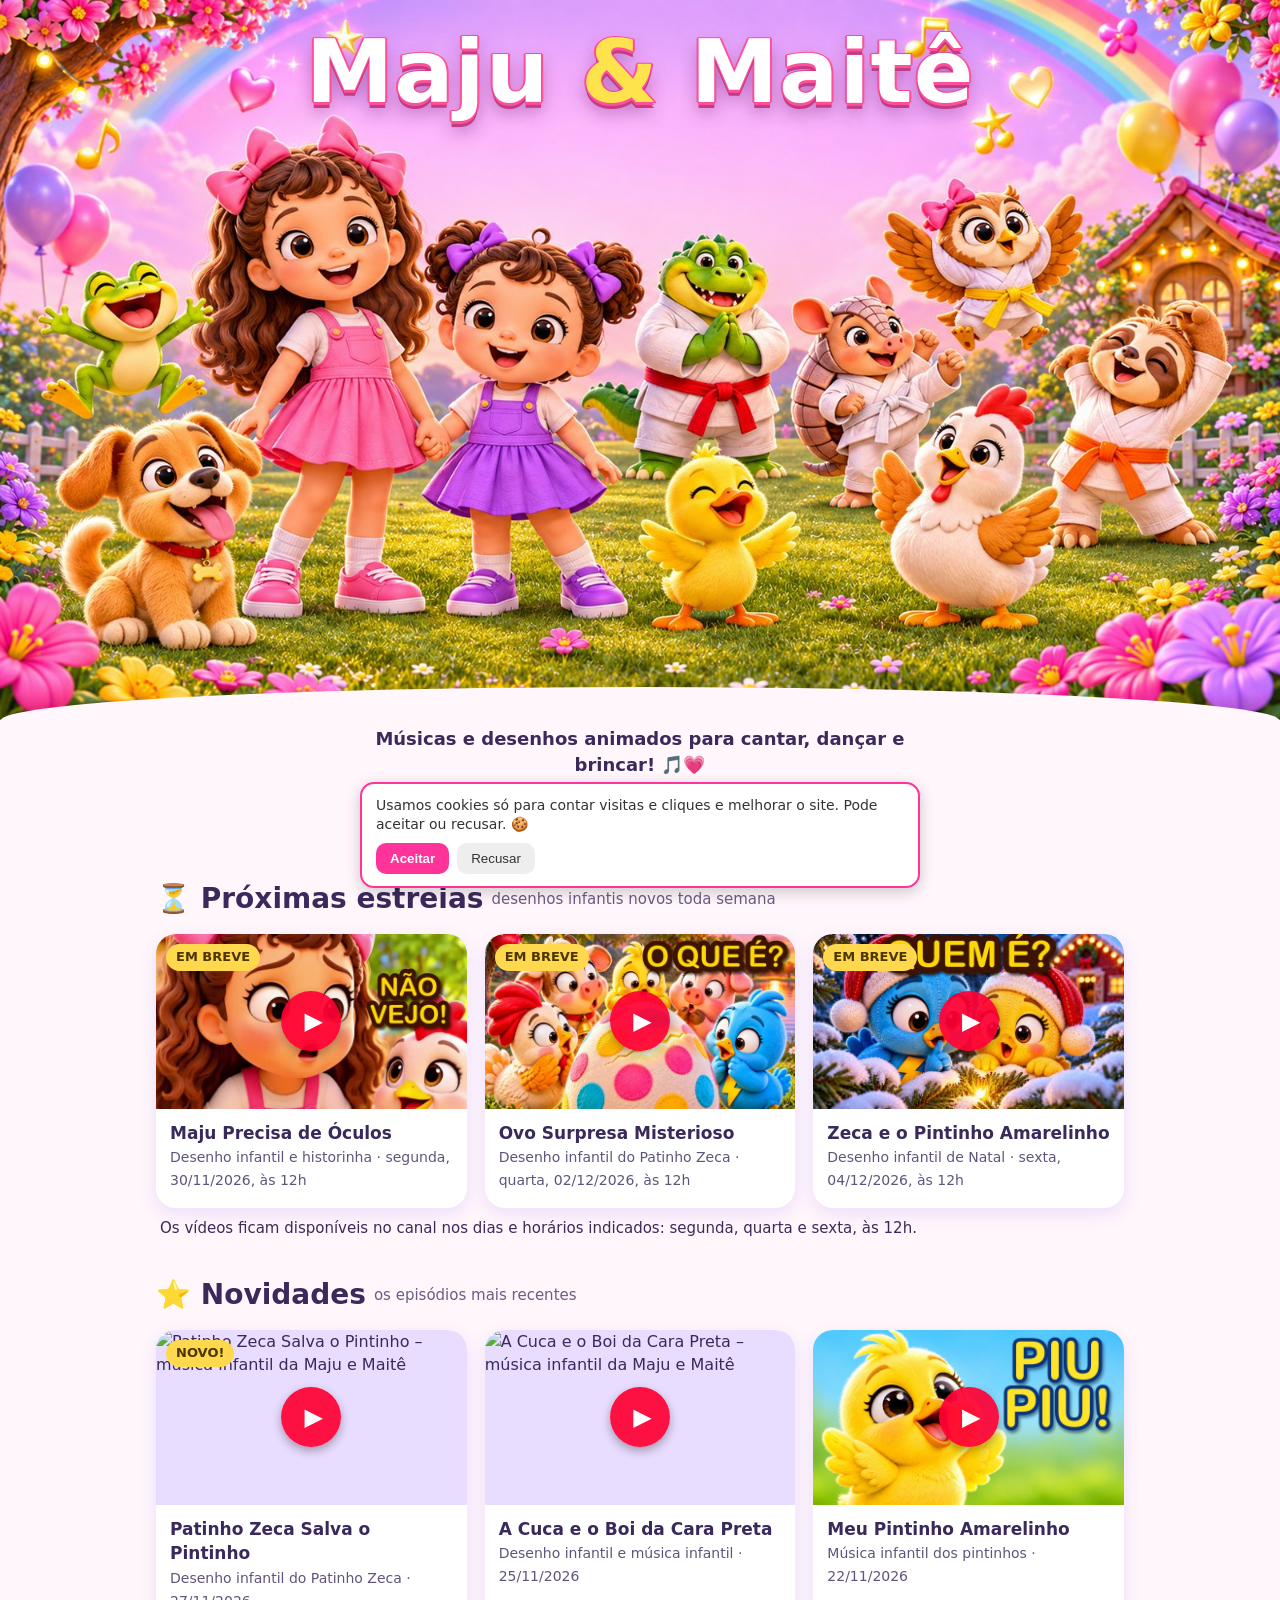
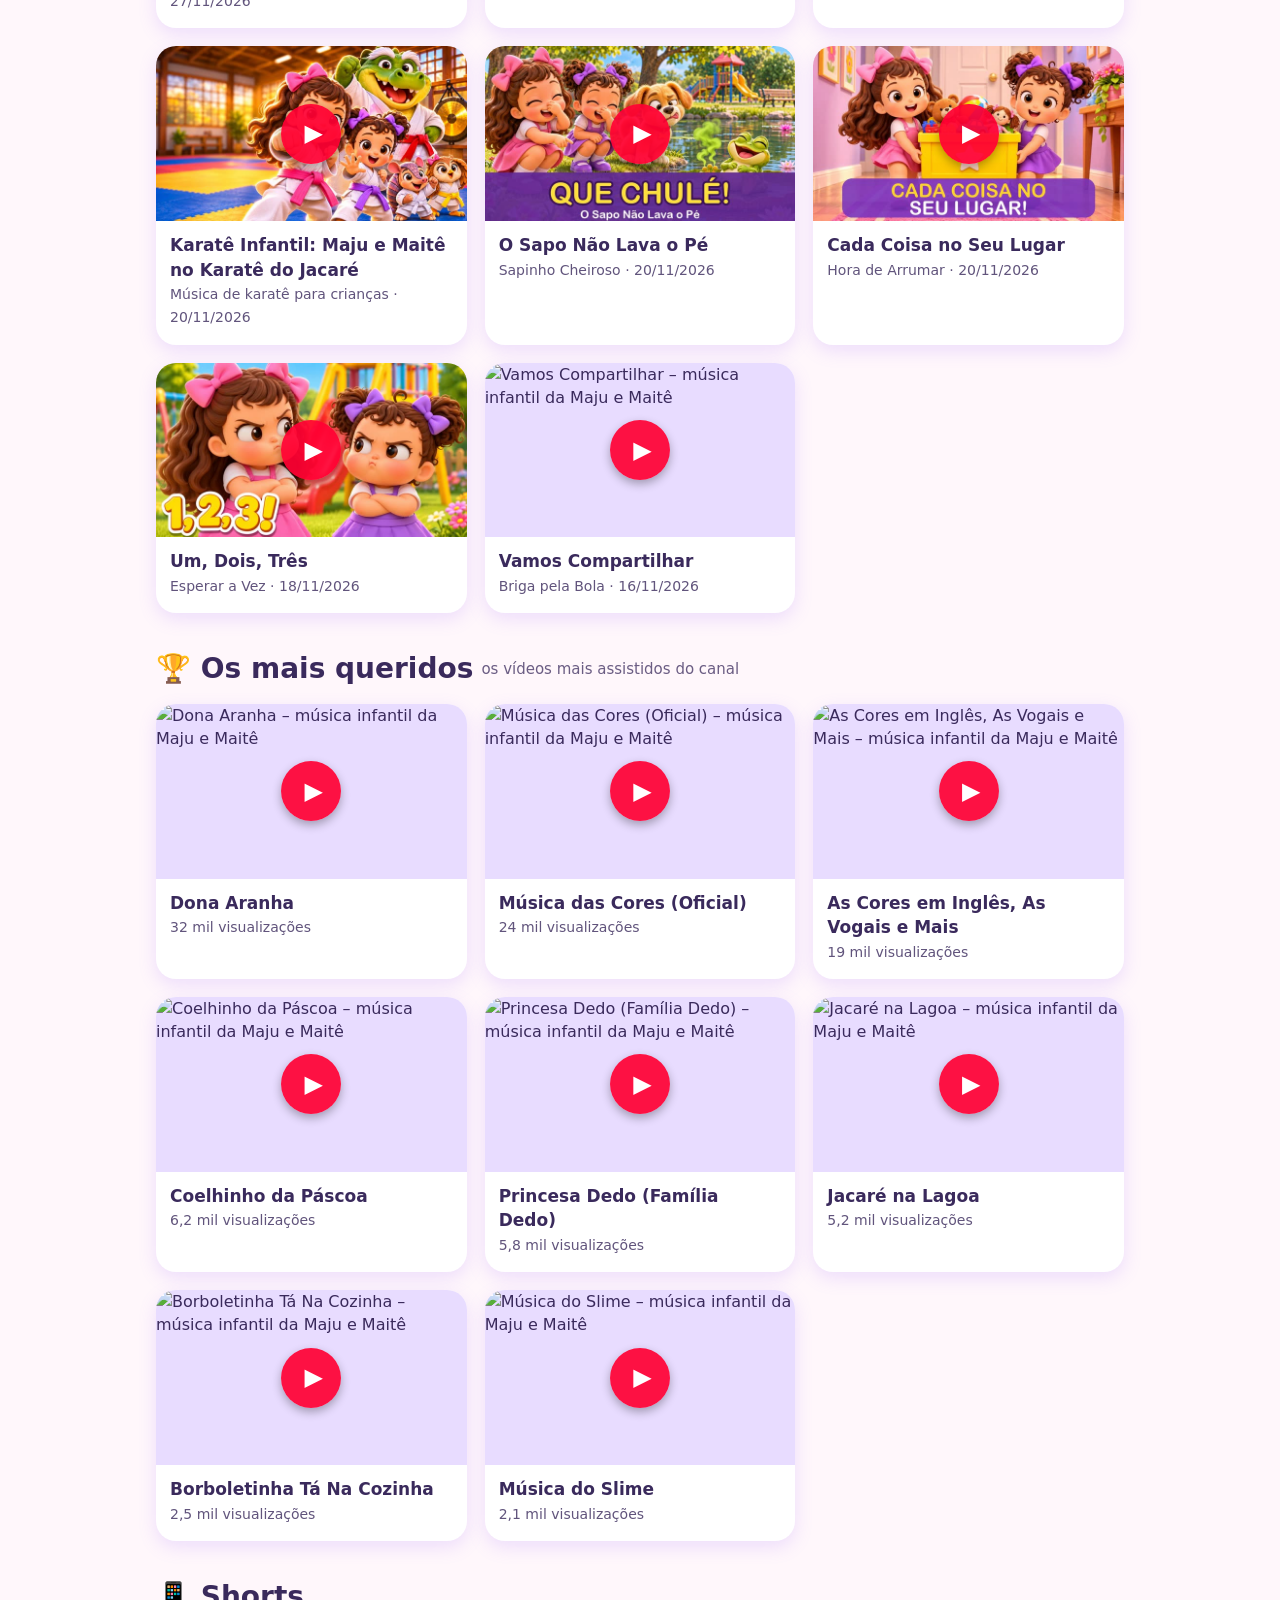
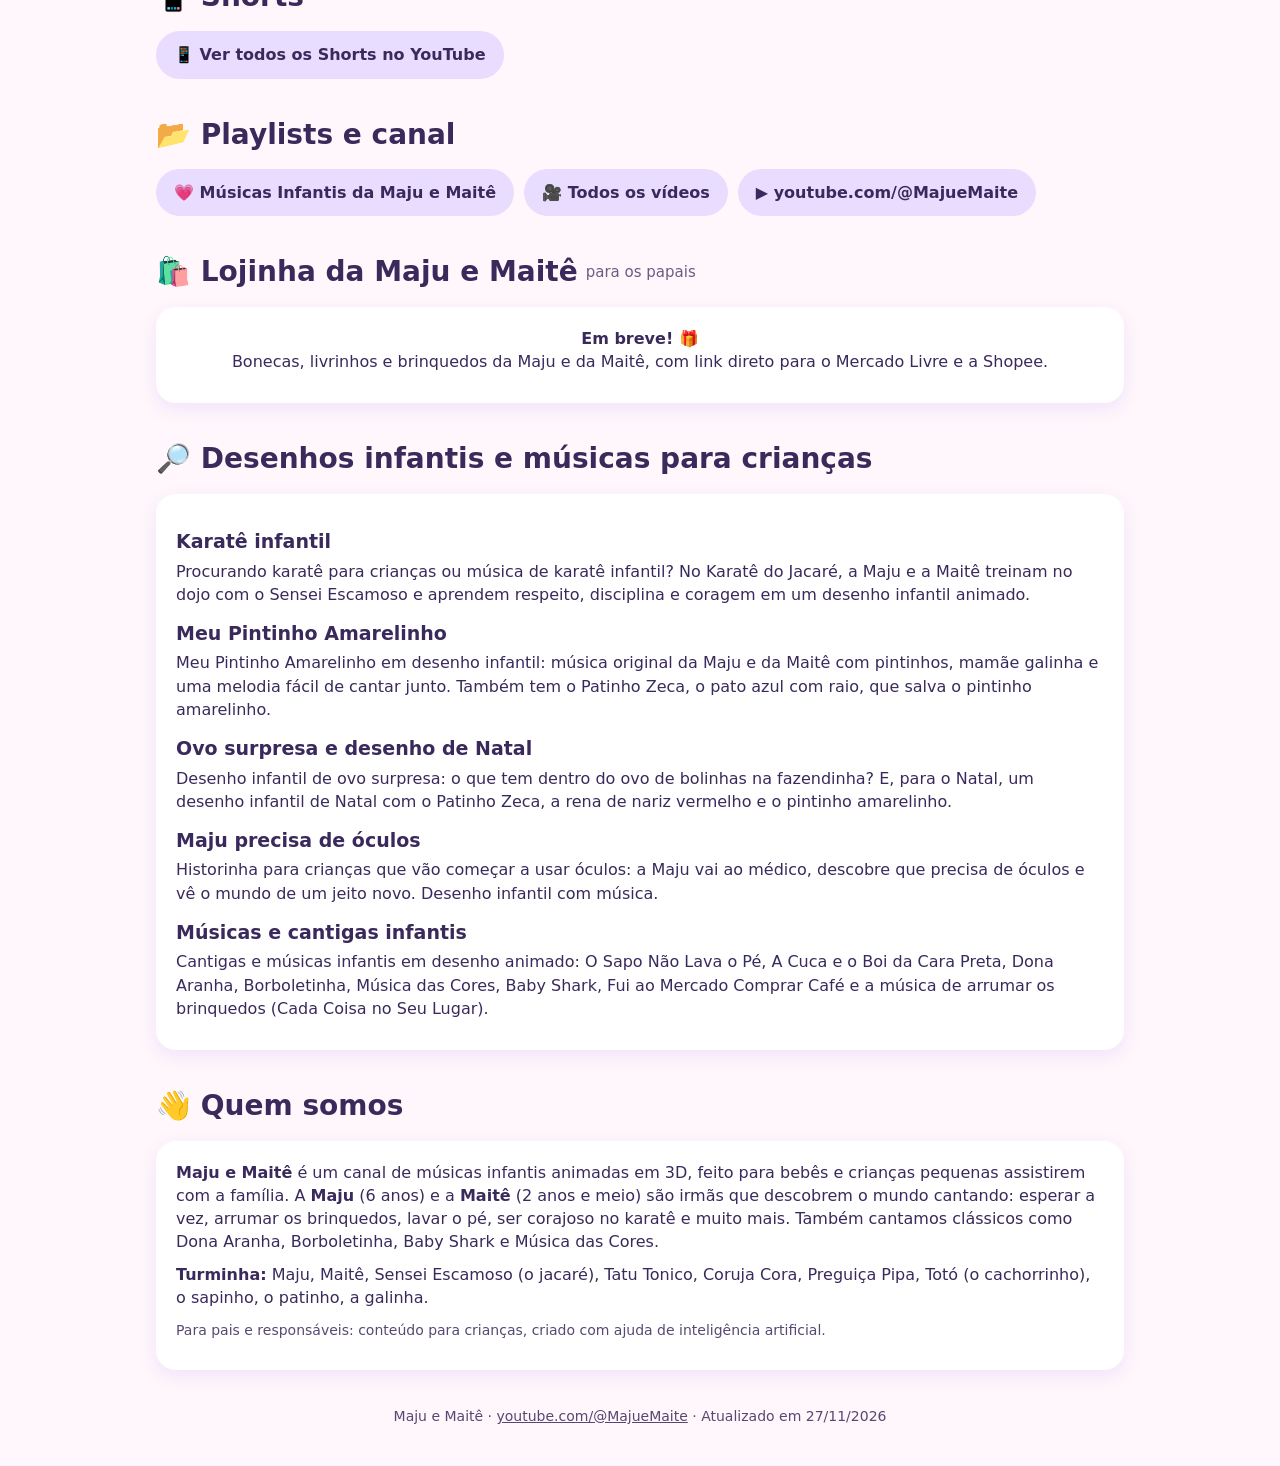
==== commit 67d073ac: "Site: SEO com palavras de busca (karatê infantil, pintinho amarelinho, ovo surpresa, natal), novos v" ====
--- a/index.html
+++ b/index.html
@@ -3,9 +3,9 @@
 <head>
 <meta charset="utf-8">
 <meta name="viewport" content="width=device-width, initial-scale=1">
-<title>Maju e Maitê – Músicas Infantis e Desenhos Animados | Canal oficial</title>
-<meta name="description" content="Maju e Maitê: músicas infantis animadas em 3D para cantar e brincar. Veja Dona Aranha, Música das Cores, Karatê do Jacaré, O Sapo Não Lava o Pé e todos os vídeos do canal.">
-<meta name="keywords" content="Maju e Maitê, Maju e Maite, Maju e Maitê YouTube, música infantil, músicas infantis, desenho animado infantil, Dona Aranha, Karatê do Jacaré, canção infantil, cantigas para crianças, o sapo não lava o pé, música do sapo, música de lavar os pés, música de karatê infantil, música de karatê para criança, jacaré música infantil, música para arrumar os brinquedos, música infantil de arrumar a casa, cada coisa em seu lugar, música infantil um dois três, música infantil sobre compartilhar, meu pintinho amarelinho, os pintinhos dizem piu piu piu, música infantil pintinho, música da galinha">
+<title>Maju e Maitê – Desenho Infantil e Músicas Infantis | Karatê Infantil e mais</title>
+<meta name="description" content="Maju e Maitê: desenho infantil e músicas infantis animadas em 3D para cantar e brincar. Karatê infantil, Meu Pintinho Amarelinho, Dona Aranha, Música das Cores, Patinho Zeca, desenho de Natal e todos os vídeos do canal.">
+<meta name="keywords" content="Maju e Maitê, Maju e Maite, Maju e Maitê YouTube, música infantil, músicas infantis, desenho animado infantil, Dona Aranha, Karatê do Jacaré, canção infantil, cantigas para crianças, o sapo não lava o pé, música do sapo, música de lavar os pés, música de karatê infantil, música de karatê para criança, jacaré música infantil, música para arrumar os brinquedos, música infantil de arrumar a casa, cada coisa em seu lugar, música infantil um dois três, música infantil sobre compartilhar, meu pintinho amarelinho, os pintinhos dizem piu piu piu, música infantil pintinho, música da galinha, desenho infantil, desenho animado infantil, karatê infantil, karatê para crianças, aula de karatê infantil, patinho zeca, desenho infantil de natal, natal infantil, ovo surpresa, desenho ovo surpresa, rena de nariz vermelho, historinha infantil, maju precisa de óculos, óculos infantil, a cuca e o boi da cara preta, baby shark desenho, fui ao mercado comprar café">
 <meta name="robots" content="index, follow, max-image-preview:large">
 <meta name="theme-color" content="#9b6bff">
 <link rel="canonical" href="https://ricardodomingues27.github.io/maju-e-maite/">
@@ -14,15 +14,15 @@
 <meta property="og:locale" content="pt_BR">
 <meta property="og:site_name" content="Maju e Maitê">
 <meta property="og:title" content="Maju e Maitê – Músicas Infantis e Desenhos Animados">
-<meta property="og:description" content="Maju e Maitê: músicas infantis animadas em 3D para cantar e brincar. Veja Dona Aranha, Música das Cores, Karatê do Jacaré, O Sapo Não Lava o Pé e todos os vídeos do canal.">
+<meta property="og:description" content="Maju e Maitê: desenho infantil e músicas infantis animadas em 3D para cantar e brincar. Karatê infantil, Meu Pintinho Amarelinho, Dona Aranha, Música das Cores, Patinho Zeca, desenho de Natal e todos os vídeos do canal.">
 <meta property="og:url" content="https://ricardodomingues27.github.io/maju-e-maite/">
 <meta property="og:image" content="https://ricardodomingues27.github.io/maju-e-maite/img/hero.jpg">
 <meta name="twitter:card" content="summary_large_image">
 <meta name="twitter:title" content="Maju e Maitê – Músicas Infantis">
-<meta name="twitter:description" content="Maju e Maitê: músicas infantis animadas em 3D para cantar e brincar. Veja Dona Aranha, Música das Cores, Karatê do Jacaré, O Sapo Não Lava o Pé e todos os vídeos do canal.">
+<meta name="twitter:description" content="Maju e Maitê: desenho infantil e músicas infantis animadas em 3D para cantar e brincar. Karatê infantil, Meu Pintinho Amarelinho, Dona Aranha, Música das Cores, Patinho Zeca, desenho de Natal e todos os vídeos do canal.">
 <meta name="twitter:image" content="https://ricardodomingues27.github.io/maju-e-maite/img/hero.jpg">
 <link rel="icon" href="img/maju.png" type="image/png">
-<script type="application/ld+json">[{"@context": "https://schema.org", "@type": "WebSite", "name": "Maju e Maitê", "alternateName": ["Maju & Maitê", "Maju e Maite", "Canal Maju e Maitê"], "url": "https://ricardodomingues27.github.io/maju-e-maite/", "inLanguage": "pt-BR"}, {"@context": "https://schema.org", "@type": "Organization", "name": "Maju e Maitê", "url": "https://ricardodomingues27.github.io/maju-e-maite/", "logo": "https://ricardodomingues27.github.io/maju-e-maite/img/ep5.jpg", "sameAs": ["https://www.youtube.com/@MajueMaite", "https://www.youtube.com/channel/UCdfydzM6IOmUcbHZL28LG0A"]}, {"@context": "https://schema.org", "@type": "ItemList", "name": "Vídeos da Maju e Maitê", "itemListElement": [{"@type": "ListItem", "position": 1, "item": {"@type": "VideoObject", "name": "Maju e Maitê no Karatê do Jacaré – Maju e Maitê", "description": "Maju e Maitê aprendem karatê com o Sensei Escamoso, o jacaré, e a turminha de bichinhos.", "thumbnailUrl": "https://ricardodomingues27.github.io/maju-e-maite/img/ep5.jpg", "uploadDate": "2026-11-20", "embedUrl": "https://www.youtube.com/embed/E0ExFR3doBc", "url": "https://youtu.be/E0ExFR3doBc", "isFamilyFriendly": true, "inLanguage": "pt-BR"}}, {"@type": "ListItem", "position": 2, "item": {"@type": "VideoObject", "name": "O Sapo Não Lava o Pé – Maju e Maitê", "description": "Música infantil sobre lavar os pés, com a Maju, a Maitê e um sapinho cheiroso.", "thumbnailUrl": "https://ricardodomingues27.github.io/maju-e-maite/img/ep4.jpg", "uploadDate": "2026-11-20", "embedUrl": "https://www.youtube.com/embed/Q_ljU_lY6dg", "url": "https://youtu.be/Q_ljU_lY6dg", "isFamilyFriendly": true, "inLanguage": "pt-BR"}}, {"@type": "ListItem", "position": 3, "item": {"@type": "VideoObject", "name": "Cada Coisa no Seu Lugar – Maju e Maitê", "description": "Música infantil para arrumar os brinquedos, com a Maju, a Maitê e o cachorrinho Totó.", "thumbnailUrl": "https://ricardodomingues27.github.io/maju-e-maite/img/ep3.jpg", "uploadDate": "2026-11-20", "embedUrl": "https://www.youtube.com/embed/n2DOlX83KMU", "url": "https://youtu.be/n2DOlX83KMU", "isFamilyFriendly": true, "inLanguage": "pt-BR"}}, {"@type": "ListItem", "position": 4, "item": {"@type": "VideoObject", "name": "Um, Dois, Três – Maju e Maitê", "description": "Música infantil sobre esperar a vez no escorregador.", "thumbnailUrl": "https://ricardodomingues27.github.io/maju-e-maite/img/ep2.jpg", "uploadDate": "2026-11-18", "embedUrl": "https://www.youtube.com/embed/BiVjAUYN82g", "url": "https://youtu.be/BiVjAUYN82g", "isFamilyFriendly": true, "inLanguage": "pt-BR"}}, {"@type": "ListItem", "position": 5, "item": {"@type": "VideoObject", "name": "Vamos Compartilhar – Maju e Maitê", "description": "Música infantil sobre compartilhar os brinquedos.", "thumbnailUrl": "https://i.ytimg.com/vi/R6IiLxc19DE/mqdefault.jpg", "uploadDate": "2026-11-16", "embedUrl": "https://www.youtube.com/embed/R6IiLxc19DE", "url": "https://youtu.be/R6IiLxc19DE", "isFamilyFriendly": true, "inLanguage": "pt-BR"}}]}]</script>
+<script type="application/ld+json">[{"@context": "https://schema.org", "@type": "WebSite", "name": "Maju e Maitê", "alternateName": ["Maju & Maitê", "Maju e Maite", "Canal Maju e Maitê"], "url": "https://ricardodomingues27.github.io/maju-e-maite/", "inLanguage": "pt-BR"}, {"@context": "https://schema.org", "@type": "Organization", "name": "Maju e Maitê", "url": "https://ricardodomingues27.github.io/maju-e-maite/", "logo": "https://ricardodomingues27.github.io/maju-e-maite/img/ep5.jpg", "sameAs": ["https://www.youtube.com/@MajueMaite", "https://www.youtube.com/channel/UCdfydzM6IOmUcbHZL28LG0A"]}, {"@context": "https://schema.org", "@type": "ItemList", "name": "Vídeos da Maju e Maitê", "itemListElement": [{"@type": "ListItem", "position": 1, "item": {"@type": "VideoObject", "name": "Patinho Zeca Salva o Pintinho – Maju e Maitê", "description": "Desenho infantil: o Patinho Zeca azul salva o pintinho amarelinho na fazendinha. Amigo ajuda amigo!", "thumbnailUrl": "https://i.ytimg.com/vi/5QNkYotekXQ/mqdefault.jpg", "uploadDate": "2026-11-27", "embedUrl": "https://www.youtube.com/embed/5QNkYotekXQ", "url": "https://youtu.be/5QNkYotekXQ", "isFamilyFriendly": true, "inLanguage": "pt-BR"}}, {"@type": "ListItem", "position": 2, "item": {"@type": "VideoObject", "name": "A Cuca e o Boi da Cara Preta – Maju e Maitê", "description": "Desenho infantil com a cantiga A Cuca e o Boi da Cara Preta, para cantar e brincar.", "thumbnailUrl": "https://i.ytimg.com/vi/EHAcKrXnakk/mqdefault.jpg", "uploadDate": "2026-11-25", "embedUrl": "https://www.youtube.com/embed/EHAcKrXnakk", "url": "https://youtu.be/EHAcKrXnakk", "isFamilyFriendly": true, "inLanguage": "pt-BR"}}, {"@type": "ListItem", "position": 3, "item": {"@type": "VideoObject", "name": "Meu Pintinho Amarelinho – Maju e Maitê", "description": "Meu pintinho amarelinho: desenho infantil e música infantil dos pintinhos, com a mamãe galinha.", "thumbnailUrl": "https://ricardodomingues27.github.io/maju-e-maite/img/ep6.jpg", "uploadDate": "2026-11-22", "embedUrl": "https://www.youtube.com/embed/uBU4toh0b_M", "url": "https://youtu.be/uBU4toh0b_M", "isFamilyFriendly": true, "inLanguage": "pt-BR"}}, {"@type": "ListItem", "position": 4, "item": {"@type": "VideoObject", "name": "Karatê Infantil: Maju e Maitê no Karatê do Jacaré – Maju e Maitê", "description": "Karatê infantil para crianças: Maju e Maitê aprendem karatê com o Sensei Escamoso, o jacaré, e a turminha de bichinhos.", "thumbnailUrl": "https://ricardodomingues27.github.io/maju-e-maite/img/ep5.jpg", "uploadDate": "2026-11-20", "embedUrl": "https://www.youtube.com/embed/E0ExFR3doBc", "url": "https://youtu.be/E0ExFR3doBc", "isFamilyFriendly": true, "inLanguage": "pt-BR"}}, {"@type": "ListItem", "position": 5, "item": {"@type": "VideoObject", "name": "O Sapo Não Lava o Pé – Maju e Maitê", "description": "Música infantil sobre lavar os pés, com a Maju, a Maitê e um sapinho cheiroso.", "thumbnailUrl": "https://ricardodomingues27.github.io/maju-e-maite/img/ep4.jpg", "uploadDate": "2026-11-20", "embedUrl": "https://www.youtube.com/embed/Q_ljU_lY6dg", "url": "https://youtu.be/Q_ljU_lY6dg", "isFamilyFriendly": true, "inLanguage": "pt-BR"}}, {"@type": "ListItem", "position": 6, "item": {"@type": "VideoObject", "name": "Cada Coisa no Seu Lugar – Maju e Maitê", "description": "Música infantil para arrumar os brinquedos, com a Maju, a Maitê e o cachorrinho Totó.", "thumbnailUrl": "https://ricardodomingues27.github.io/maju-e-maite/img/ep3.jpg", "uploadDate": "2026-11-20", "embedUrl": "https://www.youtube.com/embed/n2DOlX83KMU", "url": "https://youtu.be/n2DOlX83KMU", "isFamilyFriendly": true, "inLanguage": "pt-BR"}}, {"@type": "ListItem", "position": 7, "item": {"@type": "VideoObject", "name": "Um, Dois, Três – Maju e Maitê", "description": "Música infantil sobre esperar a vez no escorregador.", "thumbnailUrl": "https://ricardodomingues27.github.io/maju-e-maite/img/ep2.jpg", "uploadDate": "2026-11-18", "embedUrl": "https://www.youtube.com/embed/BiVjAUYN82g", "url": "https://youtu.be/BiVjAUYN82g", "isFamilyFriendly": true, "inLanguage": "pt-BR"}}, {"@type": "ListItem", "position": 8, "item": {"@type": "VideoObject", "name": "Vamos Compartilhar – Maju e Maitê", "description": "Música infantil sobre compartilhar os brinquedos.", "thumbnailUrl": "https://i.ytimg.com/vi/R6IiLxc19DE/mqdefault.jpg", "uploadDate": "2026-11-16", "embedUrl": "https://www.youtube.com/embed/R6IiLxc19DE", "url": "https://youtu.be/R6IiLxc19DE", "isFamilyFriendly": true, "inLanguage": "pt-BR"}}]}]</script>
 <style>
 :root{--rosa:#ff6fa8;--rosa2:#ffd3e4;--lilas:#9b6bff;--lilas2:#e8dcff;--amarelo:#ffd84d;--tinta:#3a2a5c;--fundo:#fff7fb;--card:#fff}
 @media (prefers-color-scheme:dark){:root{--fundo:#251a3d;--card:#33264f;--tinta:#fff2fb;--rosa2:#5b2a49;--lilas2:#3f2f6b}}
@@ -63,6 +63,7 @@
 .sobre p{margin:0 0 10px}
 .soon{grid-column:1/-1;text-align:center}
 .pais{font-size:14px;opacity:.85}
+h3{font-size:19px;margin:14px 0 4px}
 footer{text-align:center;padding:30px 16px 40px;font-size:14px;opacity:.85}
 </style>
 </head>
@@ -80,14 +81,14 @@
 
 <main class="wrap">
   <section id="proximo">
-    <h2>⏳ Próximo episódio <small>estreia no domingo, 22/11, às 12h</small></h2>
-    <div class="grid"><a class="card" href="https://youtu.be/uBU4toh0b_M" target="_blank" rel="noopener" title="Meu Pintinho Amarelinho – Maju e Maitê"><div class="thumb"><img loading="lazy" src="img/ep6.jpg" alt="Meu Pintinho Amarelinho – música infantil da Maju e Maitê" width="640" height="360"><span class="tag">EM BREVE</span><div class="play"><span>▶</span></div></div><div class="info"><b>Meu Pintinho Amarelinho</b><span>Música infantil dos pintinhos · Disponível domingo, 22/11/2026, às 12h</span></div></a></div>
-    <p style="margin:10px 4px 0;font-size:15px">Os pintinhos dizem piu, piu, piu! Música infantil animada para cantar e dançar junto, com a mamãe galinha, os pintinhos e um lobinho bonzinho. O vídeo só fica disponível no domingo, 22/11/2026, às 12h.</p>
+    <h2>⏳ Próximas estreias <small>desenhos infantis novos toda semana</small></h2>
+    <div class="grid"><a class="card" href="https://www.youtube.com/@MajueMaite/videos" target="_blank" rel="noopener" title="Maju Precisa de Óculos – Maju e Maitê"><div class="thumb"><img loading="lazy" src="img/ep7.jpg" alt="Maju Precisa de Óculos – desenho infantil da Maju e Maitê" width="640" height="360"><span class="tag">EM BREVE</span><div class="play"><span>▶</span></div></div><div class="info"><b>Maju Precisa de Óculos</b><span>Desenho infantil e historinha · segunda, 30/11/2026, às 12h</span></div></a><a class="card" href="https://www.youtube.com/@MajueMaite/videos" target="_blank" rel="noopener" title="Ovo Surpresa Misterioso – Maju e Maitê"><div class="thumb"><img loading="lazy" src="img/ep12.jpg" alt="Ovo Surpresa Misterioso – desenho infantil da Maju e Maitê" width="640" height="360"><span class="tag">EM BREVE</span><div class="play"><span>▶</span></div></div><div class="info"><b>Ovo Surpresa Misterioso</b><span>Desenho infantil do Patinho Zeca · quarta, 02/12/2026, às 12h</span></div></a><a class="card" href="https://www.youtube.com/@MajueMaite/videos" target="_blank" rel="noopener" title="Zeca e o Pintinho Amarelinho – Maju e Maitê"><div class="thumb"><img loading="lazy" src="img/ep13.jpg" alt="Zeca e o Pintinho Amarelinho – desenho infantil da Maju e Maitê" width="640" height="360"><span class="tag">EM BREVE</span><div class="play"><span>▶</span></div></div><div class="info"><b>Zeca e o Pintinho Amarelinho</b><span>Desenho infantil de Natal · sexta, 04/12/2026, às 12h</span></div></a></div>
+    <p style="margin:10px 4px 0;font-size:15px">Os vídeos ficam disponíveis no canal nos dias e horários indicados: segunda, quarta e sexta, às 12h.</p>
   </section>
 
   <section id="novidades">
     <h2>⭐ Novidades <small>os episódios mais recentes</small></h2>
-    <div class="grid"><a class="card" href="https://youtu.be/E0ExFR3doBc" target="_blank" rel="noopener" title="Maju e Maitê no Karatê do Jacaré – Maju e Maitê"><div class="thumb"><img loading="lazy" src="img/ep5.jpg" alt="Maju e Maitê no Karatê do Jacaré – música infantil da Maju e Maitê" width="640" height="360"><span class="tag">NOVO!</span><div class="play"><span>▶</span></div></div><div class="info"><b>Maju e Maitê no Karatê do Jacaré</b><span>Música infantil animada · 20/11/2026</span></div></a><a class="card" href="https://youtu.be/Q_ljU_lY6dg" target="_blank" rel="noopener" title="O Sapo Não Lava o Pé – Maju e Maitê"><div class="thumb"><img loading="lazy" src="img/ep4.jpg" alt="O Sapo Não Lava o Pé – música infantil da Maju e Maitê" width="640" height="360"><div class="play"><span>▶</span></div></div><div class="info"><b>O Sapo Não Lava o Pé</b><span>Sapinho Cheiroso · 20/11/2026</span></div></a><a class="card" href="https://youtu.be/n2DOlX83KMU" target="_blank" rel="noopener" title="Cada Coisa no Seu Lugar – Maju e Maitê"><div class="thumb"><img loading="lazy" src="img/ep3.jpg" alt="Cada Coisa no Seu Lugar – música infantil da Maju e Maitê" width="640" height="360"><div class="play"><span>▶</span></div></div><div class="info"><b>Cada Coisa no Seu Lugar</b><span>Hora de Arrumar · 20/11/2026</span></div></a><a class="card" href="https://youtu.be/BiVjAUYN82g" target="_blank" rel="noopener" title="Um, Dois, Três – Maju e Maitê"><div class="thumb"><img loading="lazy" src="img/ep2.jpg" alt="Um, Dois, Três – música infantil da Maju e Maitê" width="640" height="360"><div class="play"><span>▶</span></div></div><div class="info"><b>Um, Dois, Três</b><span>Esperar a Vez · 18/11/2026</span></div></a><a class="card" href="https://youtu.be/R6IiLxc19DE" target="_blank" rel="noopener" title="Vamos Compartilhar – Maju e Maitê"><div class="thumb"><img loading="lazy" src="https://i.ytimg.com/vi/R6IiLxc19DE/mqdefault.jpg" alt="Vamos Compartilhar – música infantil da Maju e Maitê" width="640" height="360"><div class="play"><span>▶</span></div></div><div class="info"><b>Vamos Compartilhar</b><span>Briga pela Bola · 16/11/2026</span></div></a></div>
+    <div class="grid"><a class="card" href="https://youtu.be/5QNkYotekXQ" target="_blank" rel="noopener" title="Patinho Zeca Salva o Pintinho – Maju e Maitê"><div class="thumb"><img loading="lazy" src="https://i.ytimg.com/vi/5QNkYotekXQ/mqdefault.jpg" alt="Patinho Zeca Salva o Pintinho – música infantil da Maju e Maitê" width="640" height="360"><span class="tag">NOVO!</span><div class="play"><span>▶</span></div></div><div class="info"><b>Patinho Zeca Salva o Pintinho</b><span>Desenho infantil do Patinho Zeca · 27/11/2026</span></div></a><a class="card" href="https://youtu.be/EHAcKrXnakk" target="_blank" rel="noopener" title="A Cuca e o Boi da Cara Preta – Maju e Maitê"><div class="thumb"><img loading="lazy" src="https://i.ytimg.com/vi/EHAcKrXnakk/mqdefault.jpg" alt="A Cuca e o Boi da Cara Preta – música infantil da Maju e Maitê" width="640" height="360"><div class="play"><span>▶</span></div></div><div class="info"><b>A Cuca e o Boi da Cara Preta</b><span>Desenho infantil e música infantil · 25/11/2026</span></div></a><a class="card" href="https://youtu.be/uBU4toh0b_M" target="_blank" rel="noopener" title="Meu Pintinho Amarelinho – Maju e Maitê"><div class="thumb"><img loading="lazy" src="img/ep6.jpg" alt="Meu Pintinho Amarelinho – música infantil da Maju e Maitê" width="640" height="360"><div class="play"><span>▶</span></div></div><div class="info"><b>Meu Pintinho Amarelinho</b><span>Música infantil dos pintinhos · 22/11/2026</span></div></a><a class="card" href="https://youtu.be/E0ExFR3doBc" target="_blank" rel="noopener" title="Karatê Infantil: Maju e Maitê no Karatê do Jacaré – Maju e Maitê"><div class="thumb"><img loading="lazy" src="img/ep5.jpg" alt="Karatê Infantil: Maju e Maitê no Karatê do Jacaré – música infantil da Maju e Maitê" width="640" height="360"><div class="play"><span>▶</span></div></div><div class="info"><b>Karatê Infantil: Maju e Maitê no Karatê do Jacaré</b><span>Música de karatê para crianças · 20/11/2026</span></div></a><a class="card" href="https://youtu.be/Q_ljU_lY6dg" target="_blank" rel="noopener" title="O Sapo Não Lava o Pé – Maju e Maitê"><div class="thumb"><img loading="lazy" src="img/ep4.jpg" alt="O Sapo Não Lava o Pé – música infantil da Maju e Maitê" width="640" height="360"><div class="play"><span>▶</span></div></div><div class="info"><b>O Sapo Não Lava o Pé</b><span>Sapinho Cheiroso · 20/11/2026</span></div></a><a class="card" href="https://youtu.be/n2DOlX83KMU" target="_blank" rel="noopener" title="Cada Coisa no Seu Lugar – Maju e Maitê"><div class="thumb"><img loading="lazy" src="img/ep3.jpg" alt="Cada Coisa no Seu Lugar – música infantil da Maju e Maitê" width="640" height="360"><div class="play"><span>▶</span></div></div><div class="info"><b>Cada Coisa no Seu Lugar</b><span>Hora de Arrumar · 20/11/2026</span></div></a><a class="card" href="https://youtu.be/BiVjAUYN82g" target="_blank" rel="noopener" title="Um, Dois, Três – Maju e Maitê"><div class="thumb"><img loading="lazy" src="img/ep2.jpg" alt="Um, Dois, Três – música infantil da Maju e Maitê" width="640" height="360"><div class="play"><span>▶</span></div></div><div class="info"><b>Um, Dois, Três</b><span>Esperar a Vez · 18/11/2026</span></div></a><a class="card" href="https://youtu.be/R6IiLxc19DE" target="_blank" rel="noopener" title="Vamos Compartilhar – Maju e Maitê"><div class="thumb"><img loading="lazy" src="https://i.ytimg.com/vi/R6IiLxc19DE/mqdefault.jpg" alt="Vamos Compartilhar – música infantil da Maju e Maitê" width="640" height="360"><div class="play"><span>▶</span></div></div><div class="info"><b>Vamos Compartilhar</b><span>Briga pela Bola · 16/11/2026</span></div></a></div>
   </section>
 
   <section id="melhores">
@@ -114,6 +115,11 @@
     <div class="grid"><div class="sobre soon"><b>Em breve! 🎁</b><p>Bonecas, livrinhos e brinquedos da Maju e da Maitê, com link direto para o Mercado Livre e a Shopee.</p></div></div>
   </section>
 
+  <section id="buscas">
+    <h2>🔎 Desenhos infantis e músicas para crianças</h2>
+    <div class="sobre"><h3>Karatê infantil</h3><p>Procurando karatê para crianças ou música de karatê infantil? No Karatê do Jacaré, a Maju e a Maitê treinam no dojo com o Sensei Escamoso e aprendem respeito, disciplina e coragem em um desenho infantil animado.</p><h3>Meu Pintinho Amarelinho</h3><p>Meu Pintinho Amarelinho em desenho infantil: música original da Maju e da Maitê com pintinhos, mamãe galinha e uma melodia fácil de cantar junto. Também tem o Patinho Zeca, o pato azul com raio, que salva o pintinho amarelinho.</p><h3>Ovo surpresa e desenho de Natal</h3><p>Desenho infantil de ovo surpresa: o que tem dentro do ovo de bolinhas na fazendinha? E, para o Natal, um desenho infantil de Natal com o Patinho Zeca, a rena de nariz vermelho e o pintinho amarelinho.</p><h3>Maju precisa de óculos</h3><p>Historinha para crianças que vão começar a usar óculos: a Maju vai ao médico, descobre que precisa de óculos e vê o mundo de um jeito novo. Desenho infantil com música.</p><h3>Músicas e cantigas infantis</h3><p>Cantigas e músicas infantis em desenho animado: O Sapo Não Lava o Pé, A Cuca e o Boi da Cara Preta, Dona Aranha, Borboletinha, Música das Cores, Baby Shark, Fui ao Mercado Comprar Café e a música de arrumar os brinquedos (Cada Coisa no Seu Lugar).</p></div>
+  </section>
+
   <section id="sobre">
     <h2>👋 Quem somos</h2>
     <div class="sobre">
@@ -125,7 +131,7 @@
 </main>
 
 <footer>
-  Maju e Maitê · <a href="https://www.youtube.com/@MajueMaite" style="color:inherit">youtube.com/@MajueMaite</a> · Atualizado em 20/11/2026
+  Maju e Maitê · <a href="https://www.youtube.com/@MajueMaite" style="color:inherit">youtube.com/@MajueMaite</a> · Atualizado em 27/11/2026
 </footer>
 <div id="cookie-aviso" style="display:none;position:fixed;left:12px;right:12px;bottom:12px;z-index:99;background:#fff;color:#333;border:2px solid #f39;border-radius:14px;padding:12px 14px;box-shadow:0 4px 16px rgba(0,0,0,.2);font:14px/1.4 system-ui,sans-serif;max-width:560px;margin:auto">
 Usamos cookies só para contar visitas e cliques e melhorar o site. Pode aceitar ou recusar. 🍪
